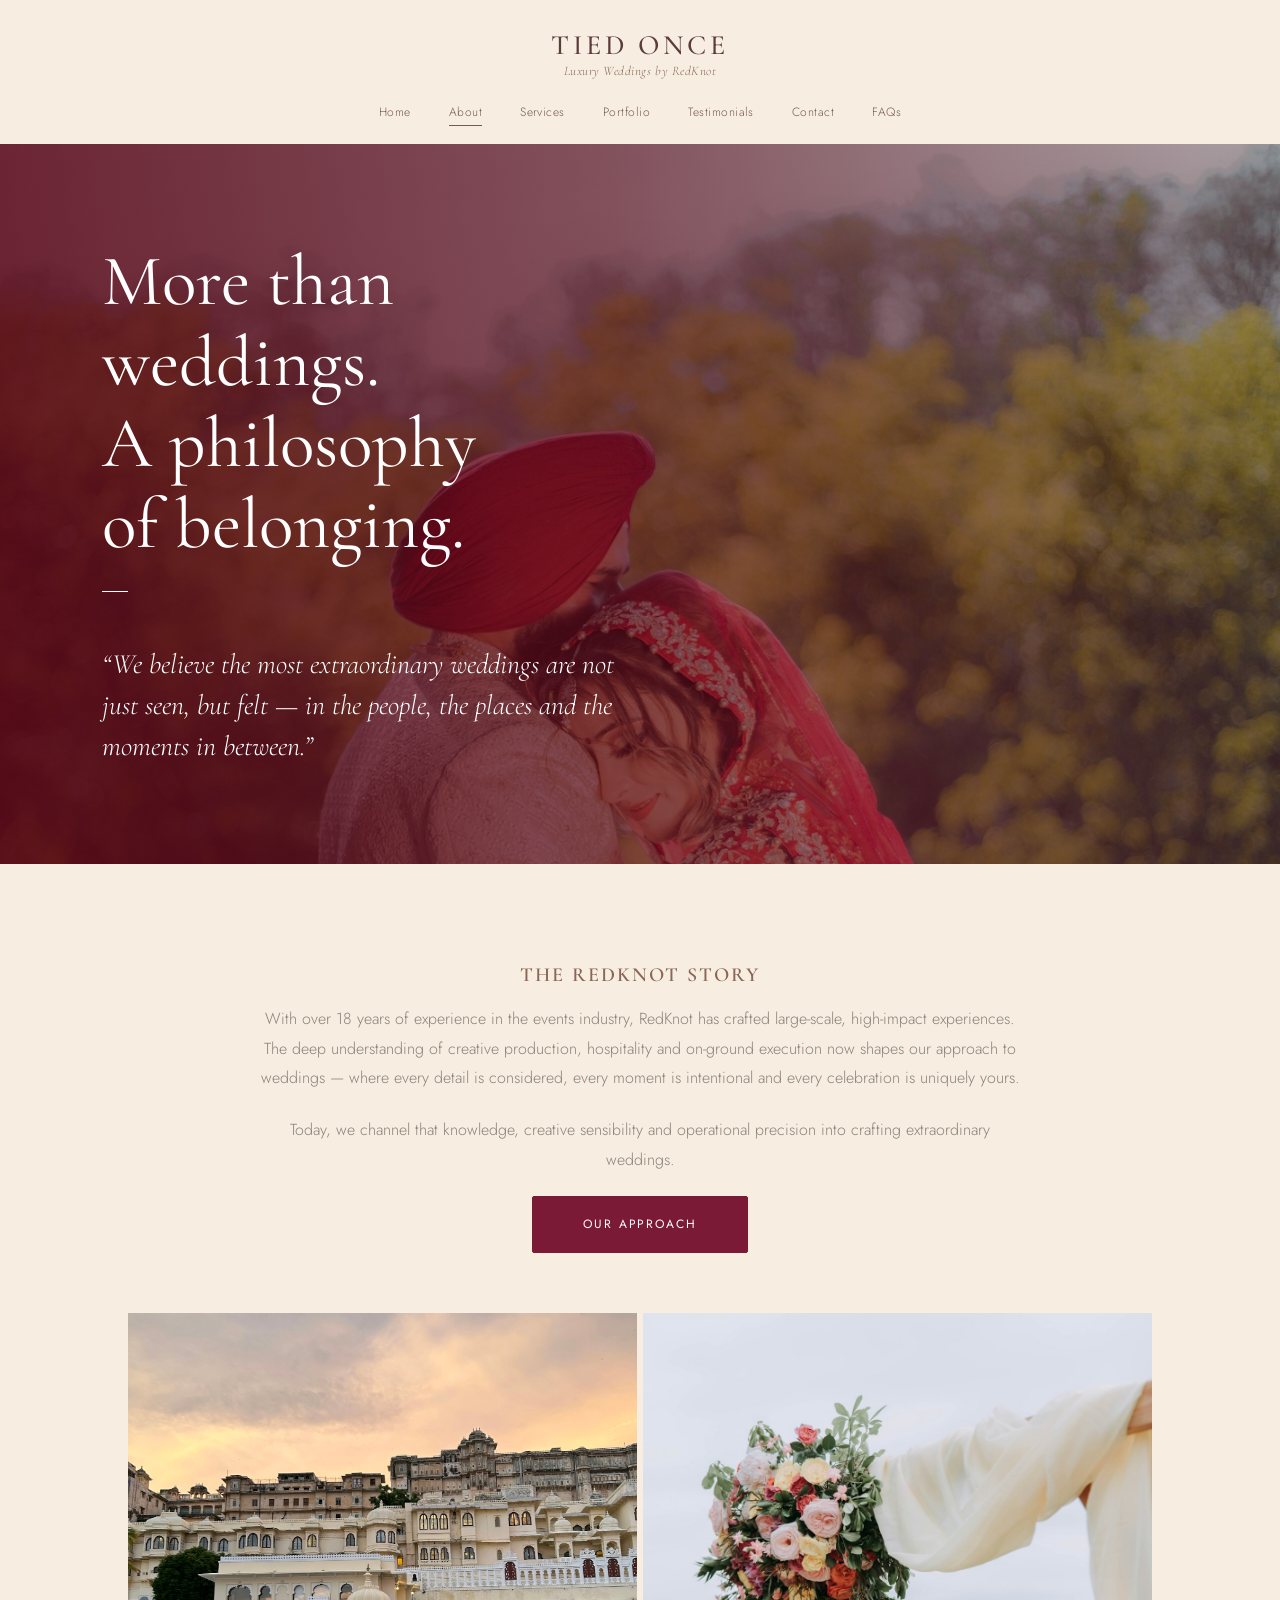
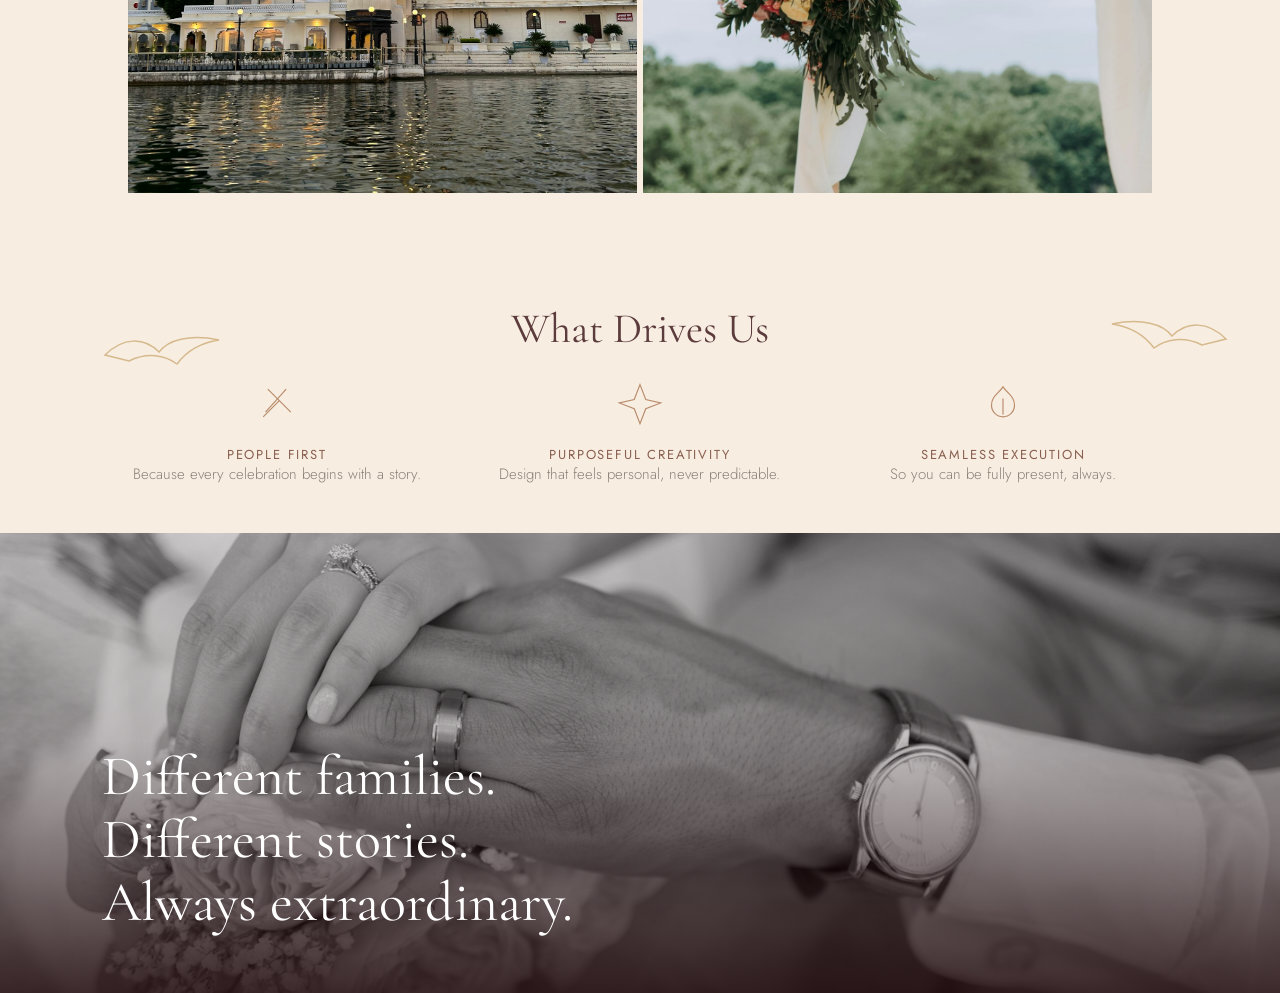
==== site/about.html @ 8194cb35 "Tied Once by RedKnot: initial static website (7 pages) Co-Authored-By: Claude Sonnet 5.5 <noreply@an" ====
<!DOCTYPE html>
<html lang="en">
<head>
<meta charset="utf-8">
<meta name="viewport" content="width=device-width, initial-scale=1">
<title>About | Tied Once by RedKnot</title>
<link rel="preconnect" href="https://fonts.googleapis.com">
<link rel="preconnect" href="https://fonts.gstatic.com" crossorigin>
<link href="https://fonts.googleapis.com/css2?family=Cormorant+Garamond:ital,wght@0,300;0,400;0,500;1,300;1,400&family=Jost:wght@300;400;500&display=swap" rel="stylesheet">
<link rel="stylesheet" href="css/style.css">
</head>
<body class="page-about">
<header class="site-header">
  <a class="logo" href="index.html"><span class="logo-t">TIED ONCE</span><span class="logo-s">Luxury Weddings by RedKnot</span></a>
  <nav class="nav"><a href="index.html">Home</a><a href="about.html" class="active">About</a><a href="services.html">Services</a><a href="portfolio.html">Portfolio</a><a href="testimonials.html">Testimonials</a><a href="contact.html">Contact</a><a href="faqs.html">FAQs</a></nav>
</header>
<main>

<section class="hero hero-about"><img class="bg" src="assets/img/redcouple.jpg" alt=""><div class="shade maroon"></div>
  <div class="hero-in reveal"><h1>More than<br>weddings.<br>A philosophy<br>of belonging.</h1><span class="rule"></span>
  <blockquote>“We believe the most extraordinary weddings are not just seen, but felt — in the people, the places and the moments in between.”</blockquote></div>
</section>
<section class="story">
  <div class="story-text reveal"><h3 class="eyebrow">THE REDKNOT STORY</h3>
  <p>With over 18 years of experience in the events industry, RedKnot has crafted large-scale, high-impact experiences. The deep understanding of creative production, hospitality and on-ground execution now shapes our approach to weddings — where every detail is considered, every moment is intentional and every celebration is uniquely yours.</p><p>Today, we channel that knowledge, creative sensibility and operational precision into crafting extraordinary weddings.</p><a class="btn " href="services.html">OUR APPROACH</a></div>
  <div class="story-imgs"><img class="reveal" src="assets/img/cityglow.jpg" alt=""><img class="reveal" src="assets/img/arch.jpg" alt=""></div>
</section>
<section class="drives">
  <svg class="bird-s b1" viewBox="0 0 80 30" fill="none" stroke="#c9a46a" stroke-width="1"><path d="M2 20c12-12 26-12 36-2 6-8 20-12 40-8-14 2-22 8-28 16-8-6-20-8-32-2z"/></svg>
  <svg class="bird-s b2" viewBox="0 0 80 30" fill="none" stroke="#c9a46a" stroke-width="1"><path d="M2 20c12-12 26-12 36-2 6-8 20-12 40-8-14 2-22 8-28 16-8-6-20-8-32-2z"/></svg>
  <h2 class="reveal">What Drives Us</h2>
  <div class="drive-list">
    <div class="drive reveal"><svg viewBox="0 0 40 40" fill="none" stroke="currentColor" stroke-width="1"><path d="M8 32l14-14M12 8l20 20M28 8L10 28"/></svg><div><h4>PEOPLE FIRST</h4><p>Because every celebration begins with a story.</p></div></div>
    <div class="drive reveal"><svg viewBox="0 0 40 40" fill="none" stroke="currentColor" stroke-width="1"><path d="M20 4l5 13 13 3-13 5-5 13-5-13-13-5 13-3z"/></svg><div><h4>PURPOSEFUL CREATIVITY</h4><p>Design that feels personal, never predictable.</p></div></div>
    <div class="drive reveal"><svg viewBox="0 0 40 40" fill="none" stroke="currentColor" stroke-width="1"><path d="M20 6c4 6 10 8 10 16a10 10 0 01-20 0c0-8 6-10 10-16zM20 16v14"/></svg><div><h4>SEAMLESS EXECUTION</h4><p>So you can be fully present, always.</p></div></div>
  </div>
</section>
<section class="closer bw"><img class="bg" src="assets/img/hands.jpg" alt=""><div class="shade"></div>
  <h2 class="reveal">Different families.<br>Different stories.<br>Always extraordinary.</h2>
</section>
</main>
<script src="js/main.js"></script>
</body>
</html>
---- site/css/style.css ----
﻿:root{
  --maroon:#6b1228;--maroon-d:#3a0a14;--cream:#faf3ea;--cream2:#f4e8da;--gold:#b08d57;--ink:#2b1a1c;--white:#fff;
  --serif:'Cormorant Garamond',Georgia,serif;--sans:'Jost',Helvetica,Arial,sans-serif;
}
*{box-sizing:border-box;margin:0;padding:0}
html{scroll-behavior:smooth;overflow-x:hidden}
body{background:var(--cream);color:var(--ink);font-family:var(--sans);font-weight:300;line-height:1.6;-webkit-font-smoothing:antialiased;overflow-x:hidden}
img{display:block;max-width:100%}
a{color:inherit;text-decoration:none}
h1,h2,h3,h4{font-family:var(--serif);font-weight:400;line-height:1.12}
.bg{position:absolute;inset:0;width:100%;height:100%;object-fit:cover}
.shade{position:absolute;inset:0;background:linear-gradient(180deg,rgba(20,5,8,.15) 0%,rgba(20,5,8,.25) 45%,rgba(30,8,10,.85) 100%)}
.shade.maroon{background:linear-gradient(180deg,rgba(75,0,11,.55),rgba(75,0,11,.8))}
.shade.light{background:linear-gradient(180deg,rgba(250,243,234,.85) 0%,rgba(250,243,234,.5) 45%,rgba(250,243,234,.9) 100%)}
.fade{position:absolute;inset:0;background:linear-gradient(180deg,var(--cream) 0%,rgba(250,243,234,0) 28%,rgba(250,243,234,0) 100%)}
.fade.b{background:linear-gradient(0deg,var(--cream) 0%,rgba(250,243,234,0) 30%)}

/* header */
.site-header{position:relative;z-index:10;text-align:center;padding:18px 16px 10px;background:var(--cream)}
.site-header.on-hero{position:absolute;left:0;right:0;top:0;background:none;color:#fff}
.logo{display:inline-flex;flex-direction:column;align-items:center}
.logo-t{font-family:var(--serif);font-size:20px;letter-spacing:.14em;line-height:1.1}
.logo-s{font-family:var(--serif);font-style:italic;font-size:11px;letter-spacing:.04em;opacity:.8}
.nav{display:flex;justify-content:center;flex-wrap:wrap;gap:6px 14px;margin-top:12px;font-size:9px;letter-spacing:.04em}
.nav a{padding:3px 0;border-bottom:1px solid transparent;transition:border-color .3s,opacity .3s;opacity:.85}
.nav a:hover,.nav a.active{border-color:currentColor;opacity:1}

/* buttons */
.btn{display:inline-block;background:var(--maroon);color:#fff;font-family:var(--sans);font-weight:400;font-size:10px;letter-spacing:.16em;padding:13px 26px;border:1px solid var(--maroon);cursor:pointer;transition:background .3s,color .3s}
.btn:hover{background:var(--maroon-d);border-color:var(--maroon-d)}
.btn.light{background:var(--cream);color:var(--maroon);border-color:var(--cream)}
.btn.light:hover{background:#fff}
.btn.wide{width:100%;padding:16px}

/* reveal */
.reveal{opacity:0;transform:translateY(26px);transition:opacity .9s ease,transform .9s ease}
.reveal.in{opacity:1;transform:none}

/* hero */
.hero{position:relative;min-height:440px;color:#fff;overflow:hidden;display:flex;align-items:flex-end}
.hero-in{position:relative;z-index:2;padding:40px 24px 44px;width:100%}
.hero h1{font-size:clamp(34px,9vw,54px)}
.hero p{font-size:12px;margin-top:14px;max-width:340px;line-height:1.7}
.hero .rule,.rule{display:block;width:26px;height:1px;background:currentColor;margin:18px 0}
.hero-home{min-height:100svh;min-height:560px}
.hero-home h1{font-size:clamp(38px,10.5vw,64px);line-height:1.1}
.kicker{font-family:var(--sans);font-weight:400;letter-spacing:.2em;font-size:11px!important;margin-top:20px!important}
.kicker.sm{font-size:9px!important;margin-top:4px!important}
.hero .sub,.hero p.sub{font-size:10px}
.btns{display:flex;gap:10px;margin-top:22px;flex-wrap:wrap}
.hero-about{min-height:540px}
.hero-about blockquote{font-family:var(--serif);font-style:italic;font-size:17px;line-height:1.35;max-width:300px}
.hero-services,.hero-services *{color:var(--ink)}
.hero-services{min-height:420px;align-items:flex-start}
.hero-services .hero-in{padding-top:30px}
.hero-services p{font-size:10px;max-width:290px}
.hero-port{min-height:480px}
.hero-port .hero-in{padding-bottom:28px}
.hero-contact{min-height:420px;align-items:center;text-align:center}
.hero-contact p{margin-left:auto;margin-right:auto}
.hero-faq{min-height:400px;align-items:flex-end;color:var(--ink)}
.hero-faq .hero-in{padding-bottom:24px}

/* home */
.intro{padding:34px 24px 0}
.intro h2{font-size:clamp(24px,6.6vw,42px)}
.intro p{font-size:10px;margin:12px 0 22px;max-width:300px}
.intro-img img{width:100%;height:230px;object-fit:cover}
.pillars{background:var(--maroon-d);color:#e9d9c3;display:grid;grid-template-columns:repeat(4,1fr);gap:6px;padding:24px 14px;text-align:center;margin-top:-1px}
.pillars div{display:flex;flex-direction:column;align-items:center;gap:8px}
.pillars svg{width:26px;height:26px;color:var(--gold)}
.pillars span{font-size:7px;letter-spacing:.1em;font-weight:400}
.film{position:relative;min-height:300px;display:flex;align-items:center;justify-content:center;text-align:center;color:#fff;overflow:hidden}
.film-in{position:relative;z-index:2;padding:40px 20px}
.film h2{font-size:clamp(28px,7vw,40px)}
.play{display:block;margin:16px auto 8px;width:34px;height:34px;border-radius:50%;border:1px solid #fff;background:none;color:#fff;cursor:pointer;transition:background .3s}
.play:hover{background:rgba(255,255,255,.2)}
.play svg{width:20px;height:20px}
.film-l{font-size:8px;letter-spacing:.16em}
.closer{position:relative;min-height:240px;display:flex;align-items:flex-end;color:#fff;overflow:hidden}
.closer h2{position:relative;z-index:2;padding:30px 22px;font-size:clamp(26px,6.5vw,38px)}
.closer.bw .bg{filter:grayscale(1)}

/* about */
.story{padding:34px 24px 0}
.eyebrow{font-family:var(--sans);font-weight:400;font-size:9px;letter-spacing:.2em;margin-bottom:14px}
.story-text p{font-size:10px;line-height:1.8;max-width:420px}
.story-imgs{display:grid;grid-template-columns:minmax(0,1fr) minmax(0,1fr);margin:28px -24px 0}
.story-imgs img{width:100%;height:180px;object-fit:cover}
.drives{position:relative;padding:40px 24px 50px}
.drives h2{font-size:18px;text-align:center;margin-bottom:26px}
.drive-list{display:flex;flex-direction:column;gap:26px;max-width:340px;margin:0 auto}
.drive{display:flex;gap:18px;align-items:center}
.drive svg{width:42px;height:42px;color:var(--gold);flex:none}
.drive h4{font-family:var(--sans);font-weight:400;font-size:9px;letter-spacing:.14em}
.drive p{font-size:9px}
.sketch{color:var(--gold);opacity:.7}
.sk-a{position:absolute;right:-10px;top:10px;width:90px;opacity:.35}

/* services */
.svc-list{padding:24px 0 0}
.svc{display:grid;grid-template-columns:minmax(0,1fr) minmax(0,1fr);align-items:center;gap:12px;padding:14px 20px}
.svc.flip .svc-i{order:-1}
.svc .num{font-family:var(--serif);color:var(--maroon);font-size:18px;display:block;margin-bottom:6px}
.svc h3{font-family:var(--sans);font-weight:400;font-size:9px;letter-spacing:.14em;margin-bottom:8px}
.svc p{font-size:9px;line-height:1.7}
.svc-i img{width:100%;height:130px;object-fit:cover}
.sk-svc{width:100%;height:130px;opacity:.55}
.cta-block{position:relative;text-align:center;padding:60px 24px 70px}
.cta-block h2{font-size:18px;margin-bottom:18px;position:relative}
.sk-cta{position:absolute;right:6%;bottom:0;width:110px;opacity:.3}
.cta-block.sm h2{font-size:14px}

/* portfolio */
.chapters{display:flex;flex-direction:column;gap:6px;padding:6px 0 0}
.chapter{position:relative;display:block;height:108px;overflow:hidden;color:#fff}
.chapter img{position:absolute;inset:0;width:100%;height:100%;object-fit:cover;transition:transform 1.2s}
.chapter:hover img{transform:scale(1.06)}
.chapter .shade{background:linear-gradient(90deg,rgba(0,0,0,.55),rgba(0,0,0,.05))}
.ch-t{position:absolute;left:20px;top:50%;transform:translateY(-50%);z-index:2}
.ch-t span{font-size:9px;letter-spacing:.1em;display:block;color:#e8cfa0}
.ch-t h3{font-size:22px}
.arrow{position:absolute;right:16px;bottom:12px;width:24px;height:24px;border:1px solid #fff;border-radius:50%;display:grid;place-items:center}
.arrow svg{width:16px}

/* testimonials */
.t-intro{position:relative;padding:30px 24px 0;display:grid;grid-template-columns:minmax(0,1fr) minmax(0,1fr);gap:10px;align-items:start}
.t-intro h1{font-size:clamp(26px,7vw,36px)}
.t-intro p{font-size:9px;margin-top:14px;line-height:1.8}
.t-hero{width:100%;height:240px;object-fit:cover;border-radius:0 0 0 70px}
.bird{position:absolute;left:40px;bottom:-26px;width:46px;color:var(--gold)}
.t-list{padding:50px 20px 0;display:flex;flex-direction:column;gap:26px}
.tm{display:grid;grid-template-columns:minmax(0,1fr) minmax(0,1fr);gap:12px;align-items:center}
.tm.flip img{order:-1}
.tm img{width:100%;height:170px;object-fit:cover}
.tm img.bw{filter:grayscale(1)}
.qm{font-family:var(--serif);font-size:34px;color:var(--maroon);line-height:.8;display:block}
.tm p{font-size:9px;line-height:1.7;margin:4px 0 10px}
.tm strong{display:block;font-size:8px;letter-spacing:.14em;font-weight:400;color:var(--maroon)}
.tm em{font-size:8px;opacity:.7}

/* contact */
.form-wrap{padding:26px 24px 30px;margin-top:-1px}
.enq{max-width:440px;margin:0 auto;display:flex;flex-direction:column;gap:12px}
.enq input,.enq textarea{width:100%;background:#fdf7ef;border:1px solid #eadfd0;padding:14px 14px;font:300 10px var(--sans);color:var(--ink);outline:none;transition:border-color .3s}
.enq textarea{height:100px;resize:vertical}
.enq input:focus,.enq textarea:focus{border-color:var(--maroon)}
.enq .err{border-color:#b3261e}
.enq .btn{margin-top:6px}
.note{font-size:7px;line-height:1.7;opacity:.7;text-align:left}
.thanks{font-size:11px;color:var(--maroon);text-align:center}
.contact-end{position:relative;min-height:320px;margin-top:20px;display:flex;align-items:center;padding:0 24px;overflow:hidden}
.contact-end h2{position:relative;z-index:2;font-size:clamp(20px,5.5vw,28px);max-width:200px}
.sk-contact{position:absolute;left:10px;top:20px;width:90px;z-index:2}

/* faq */
.faq-list{padding:26px 24px 10px}
.faq{border-bottom:1px solid #e3d6c6}
.faq summary{list-style:none;cursor:pointer;display:flex;justify-content:space-between;align-items:center;gap:16px;padding:16px 0;font-size:10px;font-weight:400}
.faq summary::-webkit-details-marker{display:none}
.faq i{position:relative;width:10px;height:10px;flex:none}
.faq i::before,.faq i::after{content:"";position:absolute;background:var(--ink);transition:transform .3s}
.faq i::before{left:0;right:0;top:4.5px;height:1px}
.faq i::after{top:0;bottom:0;left:4.5px;width:1px}
.faq[open] i::after{transform:scaleY(0)}
.faq p{font-size:10px;line-height:1.8;padding:0 28px 16px 0;opacity:.8}
.faq-end{position:relative;min-height:340px;display:flex;align-items:flex-end;justify-content:center;text-align:center;padding-bottom:30px;overflow:hidden}
.faq-end>.reveal{position:relative;z-index:2}
.faq-end h2{font-size:16px}
.faq-end p{font-size:10px;margin:4px 0 14px}
.faq-end .fade{background:linear-gradient(180deg,var(--cream) 0%,rgba(250,243,234,0) 40%)}

/* ============ desktop ============ */
@media(min-width:900px){
  .site-header{padding:30px 40px 18px}
  .logo-t{font-size:28px}.logo-s{font-size:13px}
  .nav{gap:8px 38px;font-size:12px;margin-top:18px}
  .btn{font-size:11px;padding:16px 38px}
  .hero{min-height:620px}
  .hero-in{padding:80px max(60px,8vw)}
  .hero h1{font-size:clamp(54px,5.4vw,84px)}
  .hero p{font-size:15px;max-width:520px}
  .kicker{font-size:14px!important}
  .kicker.sm{font-size:11px!important}
  .hero-home{min-height:100vh}
  .hero-home .hero-in{padding-bottom:90px}
  .hero-about blockquote{font-size:28px;max-width:560px}
  .hero-services{min-height:560px;align-items:center}
  .hero-services p{font-size:14px;max-width:420px}
  .hero-port{min-height:640px}
  .hero-port .sub{font-size:13px}
  .hero-contact{min-height:560px}
  .hero-faq{min-height:520px}

  .intro{display:grid;grid-template-columns:1fr 1.1fr;gap:70px;align-items:center;padding:100px max(60px,8vw) 80px}
  .intro h2{font-size:clamp(44px,4.4vw,64px)}
  .intro p{font-size:15px;max-width:440px;margin-top:20px}
  .intro-img img{height:480px}
  .pillars{padding:56px 8vw;gap:30px}
  .pillars svg{width:44px;height:44px}
  .pillars span{font-size:12px}
  .film{min-height:560px}
  .film h2{font-size:64px}
  .play{width:64px;height:64px;margin:28px auto 12px}.play svg{width:30px;height:30px}
  .film-l{font-size:12px}
  .closer{min-height:460px}
  .closer h2{font-size:56px;padding:60px 8vw}

  .story{display:grid;grid-template-columns:1fr 1.2fr;gap:70px;align-items:center;padding:100px max(60px,8vw) 20px}
  .eyebrow{font-size:12px}
  .story-text p{font-size:15px;max-width:none}
  .story-imgs{margin:0}
  .story-imgs img{height:480px}
  .drives{padding:90px 8vw 110px}
  .drives h2{font-size:38px;margin-bottom:60px}
  .drive-list{flex-direction:row;max-width:1100px;gap:50px;justify-content:space-between}
  .drive{flex-direction:column;text-align:center;flex:1;gap:18px}
  .drive svg{width:60px;height:60px}
  .drive h4{font-size:13px}.drive p{font-size:15px}
  .sk-a{width:220px;right:6%;opacity:.3}

  .svc-list{padding:70px max(60px,8vw) 0;max-width:1500px;margin:0 auto}
  .svc{gap:70px;padding:40px 0}
  .svc .num{font-size:40px}
  .svc h3{font-size:14px;margin-bottom:14px}
  .svc p{font-size:15px;max-width:380px}
  .svc-i img,.sk-svc{height:380px}
  .cta-block{padding:110px 24px 130px}
  .cta-block h2{font-size:44px;margin-bottom:30px}
  .cta-block.sm h2{font-size:38px}
  .sk-cta{width:240px;right:10%}

  .chapters{display:grid;grid-template-columns:minmax(0,1fr) minmax(0,1fr);gap:10px;padding:10px}
  .chapter{height:420px}
  .chapter:nth-child(1){grid-column:1/-1;height:520px}
  .ch-t{left:40px}.ch-t span{font-size:13px}.ch-t h3{font-size:44px}
  .arrow{width:44px;height:44px;right:30px;bottom:26px}
  .hero-port .hero-in{padding-bottom:60px}

  .t-intro{padding:90px max(60px,8vw) 0;gap:70px;align-items:center}
  .t-intro h1{font-size:72px}
  .t-intro p{font-size:15px;margin-top:24px}
  .t-hero{height:520px;border-radius:0 0 0 200px}
  .bird{width:90px;left:8vw;bottom:-60px}
  .t-list{padding:140px max(60px,8vw) 0;gap:90px;max-width:1500px;margin:0 auto}
  .tm{gap:80px}
  .tm img{height:460px}
  .qm{font-size:80px}
  .tm p{font-size:20px;font-family:var(--serif);line-height:1.5;margin:10px 0 24px}
  .tm strong{font-size:13px}.tm em{font-size:13px}

  .form-wrap{padding:80px 24px 90px}
  .enq{max-width:620px;gap:18px}
  .enq input,.enq textarea{font-size:14px;padding:20px}
  .enq textarea{height:170px}
  .note{font-size:12px}
  .contact-end{min-height:600px;padding:0 10vw}
  .contact-end h2{font-size:56px;max-width:480px}
  .sk-contact{width:200px;left:8vw;top:50px}

  .faq-list{max-width:900px;margin:0 auto;padding:70px 24px 20px}
  .faq summary{font-size:17px;padding:26px 0}
  .faq p{font-size:15px}
  .faq i{width:14px;height:14px}.faq i::before{top:6.5px}.faq i::after{left:6.5px}
  .faq-end{min-height:560px;padding-bottom:70px}
  .faq-end h2{font-size:40px}.faq-end p{font-size:15px;margin:6px 0 24px}
}
@media(prefers-reduced-motion:reduce){.reveal{opacity:1;transform:none;transition:none}}

.svc h3,.tm p,.svc p{overflow-wrap:anywhere}
.sketch{max-width:100%}


/* text-over-image fixes */
.contact-end{align-items:flex-start;padding-top:44px;min-height:420px;color:var(--ink)}
.contact-end .bg{object-position:50% 100%}
.contact-end .fade{background:linear-gradient(180deg,var(--cream) 0%,var(--cream) 30%,rgba(250,243,234,0) 70%)}
.sk-contact{top:auto;bottom:20px;left:10px;color:#fff;opacity:.5}
.hero-faq .fade.b{background:linear-gradient(0deg,var(--cream) 0%,rgba(250,243,234,0) 28%),linear-gradient(90deg,rgba(250,243,234,.92) 0%,rgba(250,243,234,.7) 45%,rgba(250,243,234,0) 80%)}
.faq-end{align-items:flex-start;padding:50px 0 0;min-height:420px}
.faq-end .bg{object-position:50% 100%}
.faq-end .fade{background:linear-gradient(180deg,var(--cream) 0%,var(--cream) 38%,rgba(250,243,234,0) 78%)}
@media(min-width:900px){
  .contact-end{min-height:640px;padding-top:110px}
  .sk-contact{bottom:40px;width:200px}
  .faq-end{min-height:640px;padding-top:110px}
}

@media(min-width:900px){
  .contact-end .fade{background:linear-gradient(180deg,var(--cream) 0%,var(--cream) 48%,rgba(250,243,234,0) 80%)}
  .hero .sub,.hero p.sub{font-size:15px;max-width:520px}
  .kicker.sm{margin-top:10px!important}
}

/* ===== v2: exact-design pass (home) ===== */
:root{--cream:#f7ede1;--maroon:#7a1a36;--maroon-d:#4b1520;--gold:#c9a46a}
.btn{border-radius:2px}
.site-header.on-hero{padding-top:14px}
.site-header.on-hero .logo-t{font-size:19px;letter-spacing:.12em}
.site-header.on-hero .nav{font-size:8.5px;gap:6px 17px;margin-top:20px;text-shadow:0 1px 6px rgba(0,0,0,.5)}
.hero-home{height:max(640px,196vw);min-height:0;align-items:flex-end}
.home-shade{background:linear-gradient(180deg,rgba(25,8,8,.4) 0%,rgba(25,8,8,0) 16%,rgba(25,8,8,0) 46%,rgba(38,14,14,.86) 66%,#2a1012 100%)}
.hero-home .hero-in{padding:0 8% 74px}
.hero-home h1{font-size:clamp(38px,12.4vw,58px);line-height:1.1;font-weight:400;color:#f5f1e8}
.hero-home .kicker{font-size:12.5px!important;letter-spacing:.2em;font-weight:300;margin-top:22px!important;max-width:none;line-height:1.7;color:#efe6da}
.hero-home .btns{margin-top:22px;gap:10px;flex-wrap:nowrap}
.hero-home .btn{font-size:9.5px;letter-spacing:.1em;padding:15px 0;text-align:center;flex:1 1 0;white-space:nowrap}
.hero-home .btn:first-child{flex:1.14 1 0}
.orn{position:absolute;left:0;bottom:6px;width:100%;height:34px;color:#b8893f;z-index:2;opacity:.9}

.intro{position:relative;overflow:hidden;background:linear-gradient(180deg,#f7ebdf 0%,#f3e5d7 100%);padding:38px 8% 0;display:block}
.intro-text{position:relative;z-index:2}
.intro h2{font-size:clamp(26px,7.8vw,34px);line-height:1.12;color:#5c3b3c;font-weight:400}
.intro p{font-size:12px;line-height:1.75;color:#8d8178;max-width:270px;margin:16px 0 0}
.bird-lg{position:absolute;right:7%;top:40px;width:104px;z-index:1}
.intro-img{position:relative;margin:-10px -8% 0;height:290px}
.intro-img img{width:100%;height:100%;object-fit:cover;object-position:50% 60%;-webkit-mask-image:linear-gradient(180deg,transparent 0%,#000 42%);mask-image:linear-gradient(180deg,transparent 0%,#000 42%)}
.gazebo{position:absolute;right:5%;top:12%;width:92px}
.pillars{position:relative;z-index:3;background:linear-gradient(180deg,#4a1520,#5d1b2b 60%,#4a1520);color:#ecdcc8;display:grid;grid-template-columns:repeat(4,1fr);gap:4px;padding:40px 8px 44px;margin:-10px 0;clip-path:polygon(0 5%,22% 0,48% 6%,74% 1%,100% 5%,100% 95%,76% 100%,50% 94%,24% 99%,0 95%)}
.pillars svg{width:40px;height:40px;color:#c9a46a}
.pillars span{font-size:9.5px;letter-spacing:.1em;line-height:1.55;font-weight:400}
.film{min-height:430px;align-items:flex-end;padding-top:20px}
.film-shade{background:linear-gradient(180deg,rgba(35,12,8,.28) 0%,rgba(35,12,8,.25) 45%,rgba(30,10,8,.62) 100%)}
.film-in{padding:0 20px 38px}
.film h2{font-size:clamp(28px,8vw,36px);color:#f5ede0;line-height:1.15}
.play{width:46px;height:46px;margin:22px auto 12px;border-width:1.2px}
.film-l{font-size:9.5px;letter-spacing:.18em}

@media(min-width:900px){
  .site-header.on-hero{padding-top:30px}
  .site-header.on-hero .logo-t{font-size:30px}
  .site-header.on-hero .nav{font-size:13px;gap:8px 44px;margin-top:22px}
  .hero-home{height:max(720px,100vh)}
  .hero-home .hero-in{padding:0 max(60px,8vw) 110px}
  .hero-home h1{font-size:clamp(60px,6.4vw,100px)}
  .hero-home .kicker{font-size:17px!important}
  .hero-home .btns{max-width:560px}
  .hero-home .btn{font-size:12px;padding:19px 0}
  .intro{display:grid;grid-template-columns:1fr 1.15fr;gap:0;align-items:center;padding:0 0 0 max(60px,8vw);min-height:640px}
  .intro h2{font-size:clamp(46px,4.6vw,70px)}
  .intro p{font-size:16px;max-width:430px;margin-top:26px}
  .intro-img{margin:0;height:100%;min-height:640px}
  .intro-img img{-webkit-mask-image:linear-gradient(90deg,transparent 0%,#000 40%);mask-image:linear-gradient(90deg,transparent 0%,#000 40%)}
  .bird-lg{width:170px;top:70px;right:46%}
  .gazebo{width:170px;right:6%}
  .pillars{padding:70px 10vw 76px;gap:30px}
  .pillars svg{width:64px;height:64px}
  .pillars span{font-size:14px}
  .film{min-height:680px}
  .film h2{font-size:64px}
  .play{width:70px;height:70px;margin:32px auto 16px}
  .film-l{font-size:13px}
}
.hero-home .bg{object-position:58% 50%}
.arch-frame{position:absolute;inset:0;z-index:1;background:radial-gradient(ellipse 80% 46% at 50% 36%,rgba(0,0,0,0) 58%,rgba(70,28,16,.72) 100%),linear-gradient(90deg,rgba(255,236,214,.55) 0%,rgba(255,236,214,0) 16%,rgba(255,236,214,0) 84%,rgba(255,236,214,.55) 100%)}
.garland{position:absolute;left:0;top:0;width:100%;height:34%;z-index:1;pointer-events:none}
.hero-home .shade{z-index:1}
.hero-home .hero-in,.hero-home .orn{z-index:3}
.site-header.on-hero{z-index:10}
.film .bg{filter:brightness(.72) sepia(.35) saturate(.9)}
.intro-img{margin-left:-9%;margin-right:-9%}


/* ===== v2: about ===== */
.hero-about{min-height:0;height:max(520px,135vw);align-items:center}
.hero-about .shade.maroon{background:linear-gradient(90deg,rgba(92,6,24,.82) 0%,rgba(92,6,24,.55) 48%,rgba(92,6,24,.08) 100%),linear-gradient(180deg,rgba(60,0,12,.2),rgba(60,0,12,.35))}
.hero-about .bg{object-position:50% 30%}
.hero-about .hero-in{padding:0 9%}
.hero-about h1{font-size:clamp(30px,9vw,46px);line-height:1.13;font-weight:400}
.hero-about .rule{margin:26px 0 52px}
.hero-about blockquote{font-size:clamp(15px,4.3vw,20px);line-height:1.45;max-width:260px;font-style:italic}
.story{text-align:center;padding:42px 9% 36px;display:block}
.story .eyebrow{font-family:var(--serif);font-weight:600;font-size:15px;letter-spacing:.1em;color:#8a6656;margin-bottom:18px}
.story-text p{font-size:11.5px;line-height:1.85;color:#8c8279;max-width:300px;margin:0 auto 22px}
.story-text .btn{font-size:9.5px;padding:13px 34px}
.story-imgs{grid-template-columns:1fr 1fr;gap:6px;margin:28px 0 0}
.story-imgs img{height:clamp(170px,52vw,260px)}
.drives{text-align:center;background:linear-gradient(180deg,#f7ede1,#f7ede1);padding:42px 9% 48px}
.drives h2{font-size:21px;color:#5c3b3c;margin-bottom:28px}
.drive-list{max-width:290px;gap:30px}
.drive{text-align:left;gap:22px}
.drive svg{width:46px;height:46px;color:#b98b6a}
.drive h4{font-family:var(--sans);font-weight:400;font-size:10px;letter-spacing:.14em;color:#8a5f4f}
.drive p{font-size:11px;color:#8c8279;line-height:1.5}
.bird-s{position:absolute;width:64px;opacity:.7}
.bird-s.b1{left:8%;top:62px}
.bird-s.b2{right:4%;top:46px;transform:scaleX(-1)}
@media(min-width:900px){
  .hero-about{height:max(680px,80vh)}
  .hero-about .hero-in{padding:0 max(60px,8vw)}
  .hero-about h1{font-size:clamp(56px,5.6vw,88px)}
  .hero-about blockquote{font-size:28px;max-width:520px}
  .story{padding:100px 10% 70px}
  .story .eyebrow{font-size:20px}
  .story-text p{font-size:16px;max-width:760px}
  .story-text .btn{font-size:12px;padding:18px 50px}
  .story-imgs{max-width:1100px;margin:60px auto 0}
  .story-imgs img{height:480px}
  .drives h2{font-size:42px}
  .drive-list{flex-direction:row;max-width:1100px;gap:40px}
  .drive{flex-direction:column;text-align:center}
  .drive h4{font-size:13px}.drive p{font-size:15px}
  .bird-s{width:120px}
}


/* ===== v2: header variants ===== */
.site-header{color:#5c3b3c}
.site-header .logo-t{font-weight:500}
.site-header .logo-s{color:#8a6a58;opacity:1}
.site-header .nav a{color:#6a4a42;opacity:.9}
.site-header.on-hero .logo-s{color:#fff}.site-header.on-hero .nav a{color:#fff}
.site-header.dark{position:absolute;left:0;right:0;top:0;background:none;z-index:10}
.site-header.dark.on-hero .logo-s,.site-header.dark.on-hero .nav a{color:#6a4a42;text-shadow:none}
.site-header.dark .logo-s{color:#8a6a58}
.site-header.dark .nav{text-shadow:none}
.site-header.dark{color:#5c3b3c}

/* ===== services ===== */
.hero-services{height:max(500px,128vw);min-height:0;align-items:flex-start}
.hero-services .hero-in{padding:150px 9% 0}
.hero-services .shade.light{background:linear-gradient(180deg,rgba(247,237,225,.55) 0%,rgba(247,237,225,.7) 45%,rgba(247,237,225,.1) 80%,rgba(247,237,225,0) 100%)}
.hero-services h1{font-size:clamp(30px,8.8vw,46px);color:#6b4b44;font-weight:400}
.hero-services p{font-size:11.5px;line-height:1.75;color:#8a7468;max-width:250px;margin-top:20px}
.svc-list{padding:0}
.svc{padding:0;gap:0;align-items:stretch;min-height:190px;background:#f7ede1}
.svc:nth-child(even){background:#faf3ea}
.svc-t{align-self:center;padding:24px 4% 24px 9%}
.svc.flip .svc-t{padding:24px 4% 24px 9%}
.svc .num{font-family:var(--serif);font-size:26px;color:#c4a98e;font-weight:300;margin-bottom:8px}
.svc h3{font-family:var(--sans);font-weight:500;font-size:11px;letter-spacing:.1em;color:#7a6154;line-height:1.5;margin-bottom:10px}
.svc p{font-size:10.5px;line-height:1.7;color:#9a8d83}
.svc-i{display:flex}
.svc-i img{width:100%;height:100%;min-height:190px;object-fit:cover}
.paper{width:100%;min-height:190px;background:#f6f1ea;display:grid;place-items:center;color:#6a5a50}
.paper .sk-svc{height:150px;width:80%;opacity:.7;color:#6a5a50}
.cta-block h2{font-size:22px;color:#5c3b3c}
.cta-block{background:#f7ede1;padding:70px 9% 80px}
.cta-block .btn{padding:14px 36px}

/* ===== portfolio ===== */
.hero-port{height:max(520px,134vw);min-height:0;flex-direction:column;justify-content:flex-end;align-items:stretch}
.hero-port .hero-in{padding:0 9% 6px;width:auto}
.hero-port h1{font-size:clamp(30px,8.8vw,46px);font-weight:400}
.hero-port .rule{margin:20px 0 12px}
.hero-port .shade{background:linear-gradient(180deg,rgba(25,8,8,.05) 0%,rgba(30,10,8,.2) 40%,rgba(35,12,10,.92) 100%)}
.explore{position:relative;z-index:2;text-align:center;padding:14px 12% 32px;color:#fff}
.explore .kicker.sm{font-size:10.5px!important;letter-spacing:.16em;margin:0 0 10px!important;font-weight:400;max-width:none}
.explore .sub{font-size:10.5px;line-height:1.7;margin:0 auto;max-width:250px;font-style:italic}
.chapters{gap:3px;padding:3px 0 0;background:#e9dccd}
.chapter{height:clamp(190px,52vw,300px)}
.chapter .shade{background:linear-gradient(90deg,rgba(15,5,5,.55) 0%,rgba(15,5,5,.12) 55%,rgba(15,5,5,.05) 100%)}
.ch-t{left:6%;max-width:46%}
.ch-t span{font-family:var(--serif);font-size:16px;font-weight:300;letter-spacing:0;color:#f1e3d0}
.ch-t h3{font-size:clamp(26px,7.4vw,36px);line-height:1.08}
.arrow{right:5%;bottom:14px;width:42px;height:42px;border:1.2px solid rgba(255,255,255,.85);background:rgba(0,0,0,.22)}
.arrow svg{width:20px}
.cta-block.sm h2{font-size:20px;color:#5c3b3c}

/* ===== testimonials ===== */
.t-intro{display:block;position:relative;padding:0;height:max(440px,112vw);overflow:hidden}
.t-intro .t-hero{position:absolute;inset:0;width:100%;height:100%;border-radius:0;object-fit:cover;object-position:60% 50%}
.t-intro::after{content:"";position:absolute;inset:0;background:linear-gradient(90deg,#f8efe4 0%,rgba(248,239,228,.96) 14%,rgba(248,239,228,.62) 42%,rgba(248,239,228,0) 72%),linear-gradient(0deg,rgba(248,239,228,.5),rgba(248,239,228,0) 25%)}
.t-intro>.reveal{position:absolute;z-index:2;left:9%;top:18%;width:55%}
.t-intro h1{font-size:clamp(30px,8.8vw,46px);color:#5c3b3c;font-weight:400}
.t-intro p{font-size:11px;line-height:1.8;color:#8a7468;margin-top:22px}
.bird{position:absolute;z-index:2;left:2%;bottom:34px;width:90px;color:#b98b6a}
.t-list{padding:40px 8% 0;gap:34px}
.tm{grid-template-columns:minmax(0,1.3fr) minmax(0,1fr);gap:20px;align-items:center}
.tm.flip{grid-template-columns:minmax(0,1fr) minmax(0,1.3fr)}
.tm img{height:clamp(180px,52vw,300px);border-radius:2px}
.qm{font-family:Georgia,serif;font-size:44px;color:#c8b09c;line-height:.9;height:30px}
.tm p{font-family:var(--sans);font-size:10.5px;line-height:1.75;color:#8a7f78;margin:8px 0 16px}
.tm strong{font-family:var(--serif);font-weight:600;font-size:15px;letter-spacing:.1em;color:#6c3b3c}
.tm em{font-style:normal;font-size:10.5px;color:#a39a92;display:block}

/* ===== contact ===== */
.hero-contact{height:max(540px,142vw);min-height:0;align-items:flex-end;text-align:center;clip-path:polygon(0 0,100% 0,100% 95%,78% 98%,52% 96%,26% 99%,0 96%)}
.hero-contact .shade{background:linear-gradient(180deg,rgba(0,0,0,0) 35%,rgba(60,8,20,.55) 70%,rgba(60,8,20,.95) 100%)}
.hero-contact .hero-in{padding:0 8% 64px}
.hero-contact h1{font-size:clamp(30px,8.8vw,46px);font-weight:400;color:#f5ede0}
.hero-contact p{font-size:12px;margin:14px auto 0;max-width:260px;line-height:1.7;color:#f1e5d8}
.form-wrap{padding:30px 9% 30px;margin-top:-10px}
.enq{max-width:520px;gap:14px}
.enq input,.enq textarea{background:#fbf5ee;border:1px solid #eee3d6;border-radius:3px;box-shadow:0 1px 4px rgba(120,80,50,.07);padding:16px 14px;font:400 11px var(--sans);color:#7d7068}
.enq input::placeholder,.enq textarea::placeholder{color:#8f8379}
.enq textarea{height:118px}
.enq .btn{border-radius:2px;padding:15px;font-size:10px}
.note{font-size:10px;line-height:1.7;color:#9a8d83;padding:0 3%;margin-top:10px}
.contact-end{display:block;position:relative;min-height:0;height:max(500px,128vw);margin:0;padding:0;background:linear-gradient(180deg,#f7ede1 0%,#f4e2d4 80%,#f0d9cb 100%);overflow:hidden;color:#5c3b3c}
.contact-end .sketch{position:absolute;color:#a8825f;opacity:.6}
.contact-end .sk-c1{left:-6px;top:50px;width:88px}
.contact-end .sk-c2{right:-8px;top:34px;width:120px}
.contact-end h2{position:absolute;left:12%;top:46%;font-size:clamp(20px,6vw,28px);line-height:1.2;max-width:none;color:#5c3b3c;z-index:3}
.contact-end>.rule{position:absolute;left:12%;top:calc(46% + 120px);width:26px;background:#a8825f;z-index:3}
.ce-img{position:absolute;left:0;right:0;bottom:0;height:34%}
.ce-img img{width:100%;height:100%;object-fit:cover}
.ce-img .fade{background:linear-gradient(180deg,#f2dccd 0%,rgba(242,220,205,0) 55%)}

/* ===== faq ===== */
.faq-hero{position:relative}
.faq-img{position:relative;height:max(400px,102vw);overflow:hidden}
.faq-img img{width:100%;height:100%;object-fit:cover}
.faq-img .fade.b{background:linear-gradient(0deg,#f7ede1 0%,rgba(247,237,225,.7) 10%,rgba(247,237,225,0) 28%)}
.faq-head{padding:0 9%;margin-top:-18px;position:relative;z-index:2}
.faq-head h1{font-size:clamp(30px,8.8vw,46px);color:#5c3b3c;font-weight:400}
.faq-head p{font-size:12px;line-height:1.75;color:#8a7468;max-width:300px;margin-top:16px}
.faq-list{padding:26px 9% 10px}
.faq{border-bottom:1px solid #eadfd2}
.faq summary{font-size:12.5px;font-weight:400;color:#5c3b3c;padding:20px 0}
.faq i::before,.faq i::after{background:#9a8d83}
.faq p{font-size:11.5px;color:#8a7468}
.faq-end{display:block;position:relative;min-height:0;padding:0}
.faq-end .sk-f1{position:absolute;left:0;top:10px;width:110px;opacity:.55;z-index:2}
.fe-img{position:relative;height:clamp(300px,80vw,420px);margin-top:20px;overflow:hidden}
.fe-img img{width:100%;height:100%;object-fit:cover;object-position:50% 30%}
.fe-img .fade{background:linear-gradient(180deg,#f7ede1 0%,rgba(247,237,225,0) 28%,rgba(247,237,225,0) 72%,#f7ede1 100%)}
.fe-t{text-align:center;padding:6px 9% 56px}
.fe-t h2{font-size:22px;color:#5c3b3c}
.fe-t p{font-size:12px;margin:6px 0 18px;color:#8a7468}

/* ===== desktop (v2 pages) ===== */
@media(min-width:900px){
  .site-header.dark .logo-t{font-size:30px}
  .hero-services{height:max(640px,86vh)}
  .hero-services .hero-in{padding:230px max(60px,8vw) 0}
  .hero-services h1,.hero-port h1,.t-intro h1,.hero-contact h1,.faq-head h1{font-size:clamp(54px,5.6vw,88px)}
  .hero-services p{font-size:16px;max-width:460px}
  .svc{min-height:420px}
  .svc-t{padding:40px 6% 40px max(60px,8vw)}
  .svc.flip .svc-t{padding:40px max(60px,8vw) 40px 6%}
  .svc .num{font-size:50px}.svc h3{font-size:15px}.svc p{font-size:16px;max-width:420px}
  .svc-i img,.paper{min-height:420px}
  .cta-block h2{font-size:46px}
  .hero-port{height:max(680px,90vh)}
  .hero-port .hero-in,.explore{padding-left:max(60px,8vw);padding-right:max(60px,8vw)}
  .explore{text-align:left;padding-bottom:50px}.explore .sub{margin:0;max-width:520px;font-size:15px}.explore .kicker.sm{font-size:13px!important}
  .chapters{grid-template-columns:1fr 1fr;gap:3px}
  .chapter,.chapter:nth-child(1){height:460px}.chapter:nth-child(1){grid-column:1/-1;height:560px}
  .ch-t{left:40px}.ch-t span{font-size:22px}.ch-t h3{font-size:50px}
  .t-intro{height:max(620px,80vh)}.t-intro>.reveal{top:22%;left:max(60px,8vw)}.t-intro p{font-size:16px}
  .t-list{padding:90px max(60px,8vw) 0;gap:70px;max-width:1400px}
  .tm img{height:460px}.tm p{font-size:17px;font-family:var(--sans)}.tm strong{font-size:20px}.tm em{font-size:15px}.qm{font-size:80px;height:56px}
  .hero-contact{height:max(680px,92vh)}.hero-contact p{font-size:18px;max-width:420px}
  .form-wrap{padding:70px 24px}.enq{max-width:640px}.enq input,.enq textarea{font-size:15px;padding:22px 20px}.enq textarea{height:180px}.note{font-size:13px}
  .contact-end{height:max(700px,90vh)}
  .contact-end h2{font-size:56px;left:12%}.contact-end>.rule{top:calc(46% + 220px)}
  .contact-end .sk-c1{width:200px;left:6%}.contact-end .sk-c2{width:280px;right:6%}
  .ce-img{height:40%}
  .faq-img{height:max(560px,70vh)}
  .faq-head{padding:0 max(60px,8vw)}.faq-head p{font-size:17px;max-width:520px}
  .faq-list{max-width:900px;margin:0 auto;padding:60px 24px 20px}.faq summary{font-size:17px}.faq p{font-size:15px}
  .fe-img{height:560px}.fe-t h2{font-size:42px}.fe-t p{font-size:16px}
  .faq-end .sk-f1{width:200px}
}


/* fixes */
.t-intro>img.t-hero.reveal{left:0;top:0;width:100%;height:100%;position:absolute;opacity:1;transform:none}
.t-intro>div.reveal{z-index:3}
.svc{height:clamp(190px,52vw,300px);min-height:0;overflow:hidden}
.svc-i,.paper{height:100%}
.svc-i img{height:100%;min-height:0}
.hero-services .shade.light{background:linear-gradient(180deg,rgba(247,237,225,.6) 0%,rgba(247,237,225,.78) 50%,rgba(247,237,225,.25) 80%,rgba(247,237,225,0) 100%)}
.hero-services .bg{object-position:50% 70%}
@media(min-width:900px){.svc{height:420px}}
.t-intro::after{background:linear-gradient(90deg,#f8efe4 0%,rgba(248,239,228,.98) 26%,rgba(248,239,228,.82) 46%,rgba(248,239,228,0) 82%),linear-gradient(0deg,rgba(248,239,228,.5),rgba(248,239,228,0) 25%)}
.t-intro .t-hero{object-position:85% 50%}

.t-intro::after{display:none}
.t-fade{position:absolute;inset:0;z-index:2;background:linear-gradient(90deg,#f8efe4 0%,rgba(248,239,228,.98) 26%,rgba(248,239,228,.82) 46%,rgba(248,239,228,0) 82%),linear-gradient(0deg,rgba(248,239,228,.5),rgba(248,239,228,0) 25%)}
.g-d{display:none}
@media(min-width:900px){.g-m{display:none}.g-d{display:block}.garland{height:30%}}

/* band: velvet look */
.pillars{background:radial-gradient(ellipse 70% 45% at 22% 8%,rgba(28,4,10,.55),rgba(28,4,10,0) 70%),radial-gradient(ellipse 50% 30% at 70% 14%,rgba(110,34,52,.35),rgba(110,34,52,0) 70%),linear-gradient(180deg,#5b1727 0%,#5e1b2c 55%,#4d1423 100%);clip-path:polygon(0 0,100% 0,100% 95%,88% 97%,70% 95%,50% 98%,30% 96%,12% 98%,0 96%);margin:0 0 -8px;padding:44px 8px 52px;box-shadow:0 6px 14px rgba(20,4,8,.35)}
.pillars svg{width:46px;height:46px;color:#d1a56f}
.pillars span{font-family:var(--serif);font-weight:600;font-size:11px;letter-spacing:.12em;line-height:1.5;color:#dcc7a6}
.pillars div{gap:12px}
@media(min-width:900px){.pillars svg{width:76px;height:76px}.pillars span{font-size:17px}}
.intro-img{margin-left:-8vw;margin-right:-8vw}
@media(min-width:900px){.intro-img{margin:0}}

/* band: translucent velvet over photo, river-wave edges */
.pillars{
  background:
    radial-gradient(ellipse 70% 40% at 22% 12%,rgba(28,4,10,.45),rgba(28,4,10,0) 70%),
    linear-gradient(180deg,rgba(96,24,42,.8) 0%,rgba(92,22,40,.84) 55%,rgba(80,18,34,.88) 100%),
    url(../assets/img/courtyard.jpg) center/cover no-repeat;
  clip-path:none;box-shadow:none;
  -webkit-mask-image:url("data:image/svg+xml,%3Csvg%20xmlns%3D'http%3A%2F%2Fwww.w3.org%2F2000%2Fsvg'%20viewBox%3D'0%200%20100%20100'%20preserveAspectRatio%3D'none'%3E%3Cpath%20d%3D'M0%2C5%20Q5%2C0%2010%2C5%20T20.00%2C5%20T30.00%2C5%20T40.00%2C5%20T50.00%2C5%20T60.00%2C5%20T70.00%2C5%20T80.00%2C5%20T90.00%2C5%20T100.00%2C5%20L100%2C95%20Q95.00%2C100%2090.00%2C95%20T80.00%2C95%20T70.00%2C95%20T60.00%2C95%20T50.00%2C95%20T40.00%2C95%20T30.00%2C95%20T20.00%2C95%20T10.00%2C95%20T0.00%2C95%20Z'%20fill%3D'%23000'%2F%3E%3C%2Fsvg%3E");mask-image:url("data:image/svg+xml,%3Csvg%20xmlns%3D'http%3A%2F%2Fwww.w3.org%2F2000%2Fsvg'%20viewBox%3D'0%200%20100%20100'%20preserveAspectRatio%3D'none'%3E%3Cpath%20d%3D'M0%2C5%20Q5%2C0%2010%2C5%20T20.00%2C5%20T30.00%2C5%20T40.00%2C5%20T50.00%2C5%20T60.00%2C5%20T70.00%2C5%20T80.00%2C5%20T90.00%2C5%20T100.00%2C5%20L100%2C95%20Q95.00%2C100%2090.00%2C95%20T80.00%2C95%20T70.00%2C95%20T60.00%2C95%20T50.00%2C95%20T40.00%2C95%20T30.00%2C95%20T20.00%2C95%20T10.00%2C95%20T0.00%2C95%20Z'%20fill%3D'%23000'%2F%3E%3C%2Fsvg%3E");
  -webkit-mask-size:100% 100%;mask-size:100% 100%;-webkit-mask-repeat:no-repeat;mask-repeat:no-repeat;
  margin:-14px 0 -14px;padding:58px 8px 64px;
}
@media(min-width:900px){.pillars{margin:-24px 0 -24px;padding:96px 10vw 104px}}
.pillars{margin:-30px 0 -30px;padding:78px 8px 84px}
@media(min-width:900px){.pillars{margin:-50px 0 -50px;padding:140px 10vw 146px}}

/* band: broad gentle curves (final) */
.pillars{-webkit-mask-image:url("data:image/svg+xml,%3Csvg%20xmlns%3D'http%3A%2F%2Fwww.w3.org%2F2000%2Fsvg'%20viewBox%3D'0%200%20100%20100'%20preserveAspectRatio%3D'none'%3E%3Cpath%20d%3D'M0%2C4.5%20C22%2C4.5%2034%2C1.2%2056%2C1.6%20S86%2C3.6%20100%2C2%20L100%2C97.2%20C78%2C99.2%2060%2C99%2044%2C97.6%20S16%2C95.8%200%2C97.4%20Z'%20fill%3D'%23000'%2F%3E%3C%2Fsvg%3E");mask-image:url("data:image/svg+xml,%3Csvg%20xmlns%3D'http%3A%2F%2Fwww.w3.org%2F2000%2Fsvg'%20viewBox%3D'0%200%20100%20100'%20preserveAspectRatio%3D'none'%3E%3Cpath%20d%3D'M0%2C4.5%20C22%2C4.5%2034%2C1.2%2056%2C1.6%20S86%2C3.6%20100%2C2%20L100%2C97.2%20C78%2C99.2%2060%2C99%2044%2C97.6%20S16%2C95.8%200%2C97.4%20Z'%20fill%3D'%23000'%2F%3E%3C%2Fsvg%3E");margin:-12px 0 -12px;padding:56px 8px 62px}
@media(min-width:900px){.pillars{margin:-20px 0 -20px;padding:110px 10vw 116px}}

.pillars{-webkit-mask-image:url("data:image/svg+xml,%3Csvg%20xmlns%3D'http%3A%2F%2Fwww.w3.org%2F2000%2Fsvg'%20viewBox%3D'0%200%20100%20100'%20preserveAspectRatio%3D'none'%3E%3Cpath%20d%3D'M0%2C7%20C22%2C7%2034%2C0.5%2056%2C1%20S86%2C4.5%20100%2C1.5%20L100%2C95.5%20C78%2C100%2060%2C99.5%2044%2C97%20S16%2C94%200%2C96.5%20Z'%20fill%3D'%23000'%2F%3E%3C%2Fsvg%3E");mask-image:url("data:image/svg+xml,%3Csvg%20xmlns%3D'http%3A%2F%2Fwww.w3.org%2F2000%2Fsvg'%20viewBox%3D'0%200%20100%20100'%20preserveAspectRatio%3D'none'%3E%3Cpath%20d%3D'M0%2C7%20C22%2C7%2034%2C0.5%2056%2C1%20S86%2C4.5%20100%2C1.5%20L100%2C95.5%20C78%2C100%2060%2C99.5%2044%2C97%20S16%2C94%200%2C96.5%20Z'%20fill%3D'%23000'%2F%3E%3C%2Fsvg%3E");margin:-22px 0 -22px;padding:66px 8px 72px}
@media(min-width:900px){.pillars{margin:-36px 0 -36px;padding:124px 10vw 130px}}

/* contact hero: smooth curved bottom edge */
.hero-contact{clip-path:none;-webkit-mask-image:url("data:image/svg+xml,%3Csvg%20xmlns%3D'http%3A%2F%2Fwww.w3.org%2F2000%2Fsvg'%20viewBox%3D'0%200%20100%20100'%20preserveAspectRatio%3D'none'%3E%3Cpath%20d%3D'M0%2C0%20L100%2C0%20L100%2C96.5%20C76%2C99.6%2056%2C98.4%2040%2C97.2%20S14%2C95.6%200%2C97.6%20Z'%20fill%3D'%23000'%2F%3E%3C%2Fsvg%3E");mask-image:url("data:image/svg+xml,%3Csvg%20xmlns%3D'http%3A%2F%2Fwww.w3.org%2F2000%2Fsvg'%20viewBox%3D'0%200%20100%20100'%20preserveAspectRatio%3D'none'%3E%3Cpath%20d%3D'M0%2C0%20L100%2C0%20L100%2C96.5%20C76%2C99.6%2056%2C98.4%2040%2C97.2%20S14%2C95.6%200%2C97.6%20Z'%20fill%3D'%23000'%2F%3E%3C%2Fsvg%3E");-webkit-mask-size:100% 100%;mask-size:100% 100%;-webkit-mask-repeat:no-repeat;mask-repeat:no-repeat}
.hero-services .shade.light{background:linear-gradient(180deg,rgba(247,237,225,.7) 0%,rgba(247,237,225,.88) 42%,rgba(247,237,225,.55) 68%,rgba(247,237,225,0) 100%)}
.hero-services p{color:#6f5a50}
.contact-end .sketch{opacity:.85;color:#9c7550}
.contact-end .sk-c1{width:110px;top:40px}
.contact-end .sk-c2{width:150px;top:26px}
.ce-img{height:42%}
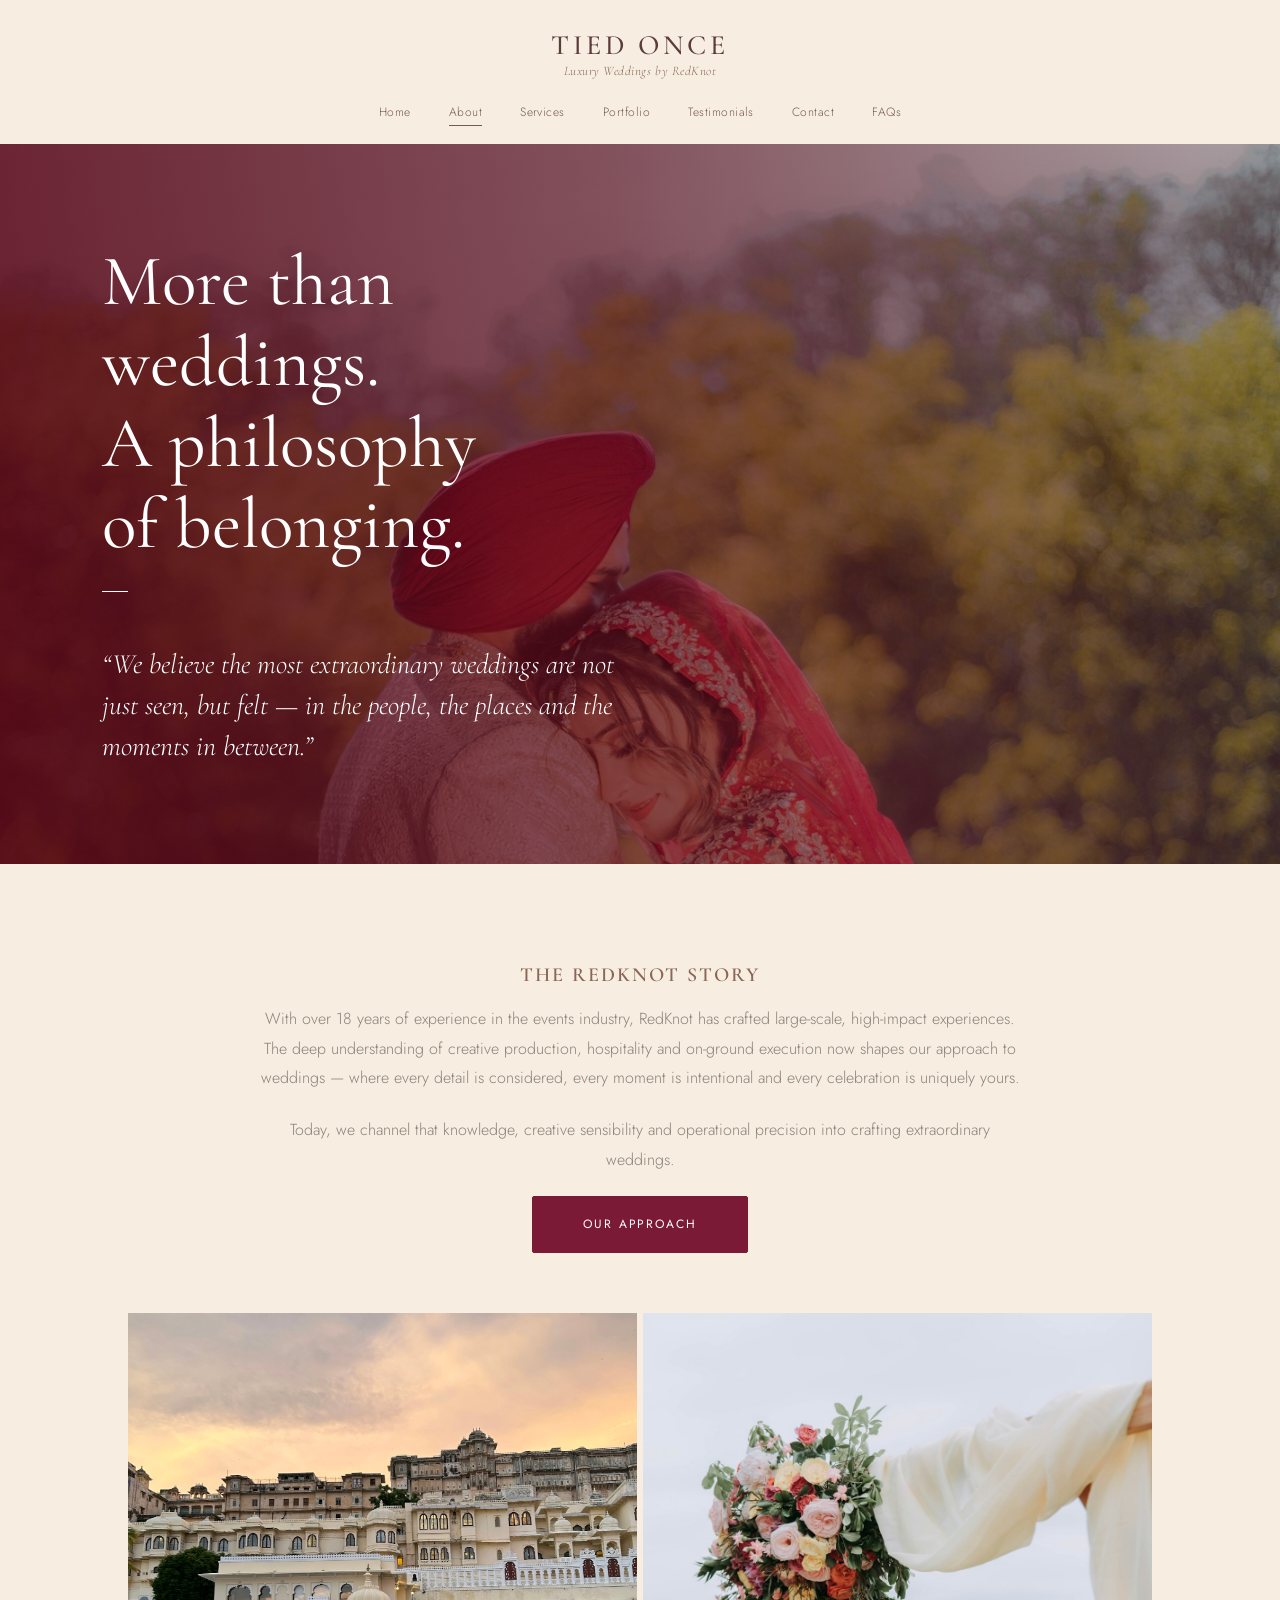
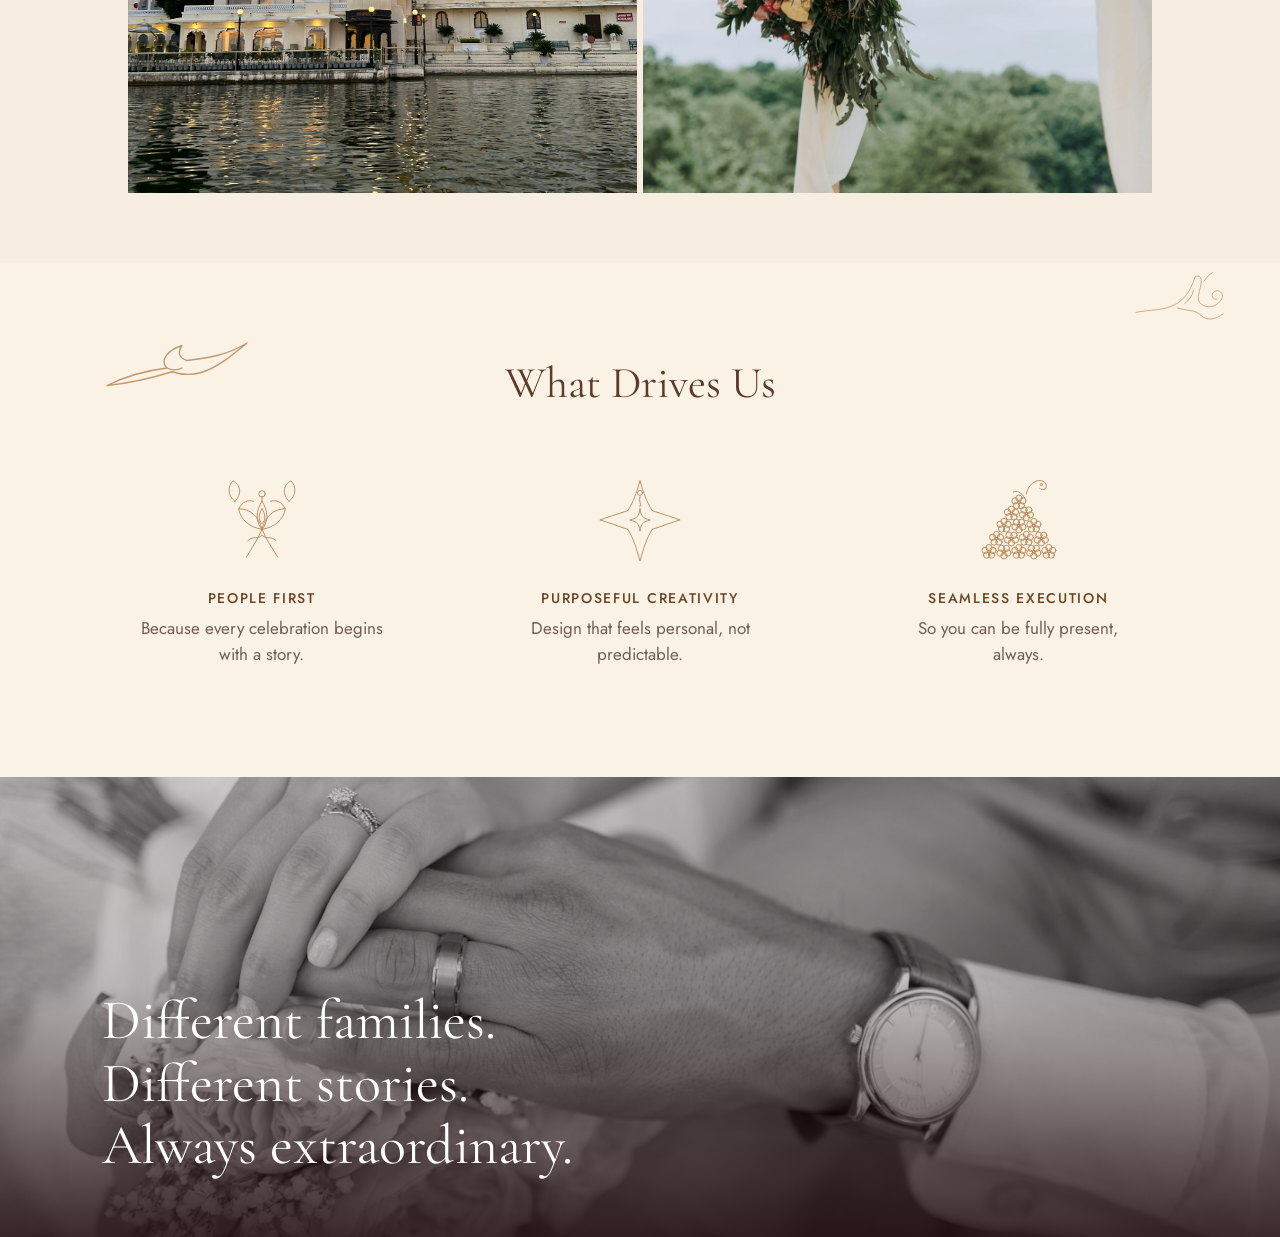
==== commit 892e47d1: "About: rebuild What Drives Us section to match design Co-Authored-By: Claude Sonnet 5.5 <noreply@ant" ====
--- a/site/about.html
+++ b/site/about.html
@@ -26,13 +26,12 @@
   <div class="story-imgs"><img class="reveal" src="assets/img/cityglow.jpg" alt=""><img class="reveal" src="assets/img/arch.jpg" alt=""></div>
 </section>
 <section class="drives">
-  <svg class="bird-s b1" viewBox="0 0 80 30" fill="none" stroke="#c9a46a" stroke-width="1"><path d="M2 20c12-12 26-12 36-2 6-8 20-12 40-8-14 2-22 8-28 16-8-6-20-8-32-2z"/></svg>
-  <svg class="bird-s b2" viewBox="0 0 80 30" fill="none" stroke="#c9a46a" stroke-width="1"><path d="M2 20c12-12 26-12 36-2 6-8 20-12 40-8-14 2-22 8-28 16-8-6-20-8-32-2z"/></svg>
+  <svg class="bird-s b1" viewBox="0 0 120 50" fill="none" stroke="currentColor" stroke-width="1.1" stroke-linecap="round" stroke-linejoin="round"><path d="M4 42C20 34 36 30 52 28C46 22 52 14 64 10C60 16 62 20 68 22C84 20 100 18 116 8C104 18 92 28 78 32C70 34 62 33 56 31C40 36 24 40 4 42Z"/><path d="M52 28C56 30 60 30 64 28"/></svg><svg class="bird-s b2" viewBox="0 0 130 80" fill="none" stroke="currentColor" stroke-width="1.1" stroke-linecap="round" stroke-linejoin="round"><path d="M4 56C24 52 40 54 56 46C68 40 78 28 84 8C90 4 94 10 92 18C90 30 84 40 94 46C104 52 116 46 120 38C124 30 116 24 110 28C104 32 108 40 114 38"/><path d="M60 50C72 54 84 52 92 60C100 68 112 66 122 58"/><path d="M96 14C100 8 104 4 108 2"/><path d="M70 44C76 40 80 34 82 26"/></svg>
   <h2 class="reveal">What Drives Us</h2>
   <div class="drive-list">
-    <div class="drive reveal"><svg viewBox="0 0 40 40" fill="none" stroke="currentColor" stroke-width="1"><path d="M8 32l14-14M12 8l20 20M28 8L10 28"/></svg><div><h4>PEOPLE FIRST</h4><p>Because every celebration begins with a story.</p></div></div>
-    <div class="drive reveal"><svg viewBox="0 0 40 40" fill="none" stroke="currentColor" stroke-width="1"><path d="M20 4l5 13 13 3-13 5-5 13-5-13-13-5 13-3z"/></svg><div><h4>PURPOSEFUL CREATIVITY</h4><p>Design that feels personal, never predictable.</p></div></div>
-    <div class="drive reveal"><svg viewBox="0 0 40 40" fill="none" stroke="currentColor" stroke-width="1"><path d="M20 6c4 6 10 8 10 16a10 10 0 01-20 0c0-8 6-10 10-16zM20 16v14"/></svg><div><h4>SEAMLESS EXECUTION</h4><p>So you can be fully present, always.</p></div></div>
+    <div class="drive reveal"><svg viewBox="0 0 90 100" fill="none" stroke="currentColor" stroke-width="1.1" stroke-linecap="round" stroke-linejoin="round"><path d="M45 30C38 40 38 52 45 60C52 52 52 40 45 30Z"/><path d="M45 38C41 44 41 50 45 54C49 50 49 44 45 38Z"/><path d="M45 60C32 58 22 50 20 38C32 38 42 46 45 60Z"/><path d="M45 60C58 58 68 50 70 38C58 38 48 46 45 60Z"/><path d="M16 30C8 24 8 14 14 8C22 12 24 22 16 30Z"/><path d="M74 30C82 24 82 14 76 8C68 12 66 22 74 30Z"/><path d="M45 60C40 72 34 80 28 90M45 60C50 72 56 80 62 90"/><path d="M30 72C36 66 40 72 45 66C50 72 54 66 60 72"/><circle cx="45" cy="22" r="3.4"/><path d="M45 30V25M20 38C24 30 30 28 36 30M70 38C66 30 60 28 54 30"/></svg><div><h4>PEOPLE FIRST</h4><p>Because every celebration begins with a story.</p></div></div>
+    <div class="drive reveal"><svg viewBox="0 0 90 100" fill="none" stroke="currentColor" stroke-width="1.1" stroke-linecap="round" stroke-linejoin="round"><path d="M45 8C49 22 52 30 58 40C70 44 80 47 88 50C78 53 70 56 58 60C52 70 49 80 45 94C41 80 38 70 32 60C20 56 12 53 2 50C10 47 20 44 32 40C38 30 41 22 45 8Z"/><path d="M45 38C46 46 48 48 56 50C48 52 46 54 45 62C44 54 42 52 34 50C42 48 44 46 45 38Z"/><circle cx="45" cy="21" r="2.6"/><path d="M45 25C43 29 47 33 45 36"/></svg><div><h4>PURPOSEFUL CREATIVITY</h4><p>Design that feels personal, not predictable.</p></div></div>
+    <div class="drive reveal"><svg viewBox="0 0 90 100" fill="none" stroke="currentColor" stroke-width="1" stroke-linecap="round" stroke-linejoin="round"><circle cx="14.0" cy="79.6" r="3.4"/><circle cx="18.2" cy="82.6" r="3.4"/><circle cx="16.6" cy="87.6" r="3.4"/><circle cx="11.4" cy="87.6" r="3.4"/><circle cx="9.8" cy="82.6" r="3.4"/><circle cx="14" cy="84" r="1.5"/><circle cx="32.6" cy="80.4" r="3.4"/><circle cx="34.2" cy="85.4" r="3.4"/><circle cx="30.0" cy="88.4" r="3.4"/><circle cx="25.8" cy="85.4" r="3.4"/><circle cx="27.4" cy="80.4" r="3.4"/><circle cx="30" cy="84" r="1.5"/><circle cx="46.0" cy="79.6" r="3.4"/><circle cx="50.2" cy="82.6" r="3.4"/><circle cx="48.6" cy="87.6" r="3.4"/><circle cx="43.4" cy="87.6" r="3.4"/><circle cx="41.8" cy="82.6" r="3.4"/><circle cx="46" cy="84" r="1.5"/><circle cx="64.6" cy="80.4" r="3.4"/><circle cx="66.2" cy="85.4" r="3.4"/><circle cx="62.0" cy="88.4" r="3.4"/><circle cx="57.8" cy="85.4" r="3.4"/><circle cx="59.4" cy="80.4" r="3.4"/><circle cx="62" cy="84" r="1.5"/><circle cx="78.0" cy="79.6" r="3.4"/><circle cx="82.2" cy="82.6" r="3.4"/><circle cx="80.6" cy="87.6" r="3.4"/><circle cx="75.4" cy="87.6" r="3.4"/><circle cx="73.8" cy="82.6" r="3.4"/><circle cx="78" cy="84" r="1.5"/><circle cx="22.0" cy="65.6" r="3.4"/><circle cx="26.2" cy="68.6" r="3.4"/><circle cx="24.6" cy="73.6" r="3.4"/><circle cx="19.4" cy="73.6" r="3.4"/><circle cx="17.8" cy="68.6" r="3.4"/><circle cx="22" cy="70" r="1.5"/><circle cx="40.6" cy="66.4" r="3.4"/><circle cx="42.2" cy="71.4" r="3.4"/><circle cx="38.0" cy="74.4" r="3.4"/><circle cx="33.8" cy="71.4" r="3.4"/><circle cx="35.4" cy="66.4" r="3.4"/><circle cx="38" cy="70" r="1.5"/><circle cx="54.0" cy="65.6" r="3.4"/><circle cx="58.2" cy="68.6" r="3.4"/><circle cx="56.6" cy="73.6" r="3.4"/><circle cx="51.4" cy="73.6" r="3.4"/><circle cx="49.8" cy="68.6" r="3.4"/><circle cx="54" cy="70" r="1.5"/><circle cx="72.6" cy="66.4" r="3.4"/><circle cx="74.2" cy="71.4" r="3.4"/><circle cx="70.0" cy="74.4" r="3.4"/><circle cx="65.8" cy="71.4" r="3.4"/><circle cx="67.4" cy="66.4" r="3.4"/><circle cx="70" cy="70" r="1.5"/><circle cx="30.0" cy="51.6" r="3.4"/><circle cx="34.2" cy="54.6" r="3.4"/><circle cx="32.6" cy="59.6" r="3.4"/><circle cx="27.4" cy="59.6" r="3.4"/><circle cx="25.8" cy="54.6" r="3.4"/><circle cx="30" cy="56" r="1.5"/><circle cx="48.6" cy="52.4" r="3.4"/><circle cx="50.2" cy="57.4" r="3.4"/><circle cx="46.0" cy="60.4" r="3.4"/><circle cx="41.8" cy="57.4" r="3.4"/><circle cx="43.4" cy="52.4" r="3.4"/><circle cx="46" cy="56" r="1.5"/><circle cx="62.0" cy="51.6" r="3.4"/><circle cx="66.2" cy="54.6" r="3.4"/><circle cx="64.6" cy="59.6" r="3.4"/><circle cx="59.4" cy="59.6" r="3.4"/><circle cx="57.8" cy="54.6" r="3.4"/><circle cx="62" cy="56" r="1.5"/><circle cx="38.0" cy="38.6" r="3.4"/><circle cx="42.2" cy="41.6" r="3.4"/><circle cx="40.6" cy="46.6" r="3.4"/><circle cx="35.4" cy="46.6" r="3.4"/><circle cx="33.8" cy="41.6" r="3.4"/><circle cx="38" cy="43" r="1.5"/><circle cx="56.6" cy="39.4" r="3.4"/><circle cx="58.2" cy="44.4" r="3.4"/><circle cx="54.0" cy="47.4" r="3.4"/><circle cx="49.8" cy="44.4" r="3.4"/><circle cx="51.4" cy="39.4" r="3.4"/><circle cx="54" cy="43" r="1.5"/><circle cx="46.0" cy="26.6" r="3.4"/><circle cx="50.2" cy="29.6" r="3.4"/><circle cx="48.6" cy="34.6" r="3.4"/><circle cx="43.4" cy="34.6" r="3.4"/><circle cx="41.8" cy="29.6" r="3.4"/><circle cx="46" cy="31" r="1.5"/><path d="M54 22C56 10 68 4 74 10C78 16 72 20 68 16"/><circle cx="70" cy="12" r="1.2"/><path d="M52 26C48 20 44 18 40 20"/></svg><div><h4>SEAMLESS EXECUTION</h4><p>So you can be fully present, always.</p></div></div>
   </div>
 </section>
 <section class="closer bw"><img class="bg" src="assets/img/hands.jpg" alt=""><div class="shade"></div>
--- a/site/css/style.css
+++ b/site/css/style.css
@@ -611,3 +611,31 @@
 .contact-end .sk-c1{width:110px;top:40px}
 .contact-end .sk-c2{width:150px;top:26px}
 .ce-img{height:42%}
+
+/* ===== about: What Drives Us (exact pass) ===== */
+.drives{background:#fbf2e6;padding:46px 8% 58px;text-align:center;position:relative;overflow:hidden}
+.drives h2{font-size:clamp(22px,6.4vw,28px);color:#5c3b2a;font-weight:400;margin:0 0 36px}
+.drive-list{max-width:310px;gap:36px;margin:0 auto}
+.drive{gap:26px;align-items:center;text-align:left}
+.drive svg{width:50px;height:56px;flex:none;color:#b68a5a}
+.drive h4{font-family:var(--sans);font-size:11px;letter-spacing:.12em;font-weight:500;color:#6b4426;line-height:1.4}
+.drive p{font-family:var(--sans);font-size:13px;line-height:1.5;color:#6f5f52;font-weight:400;margin-top:6px;max-width:190px}
+.drives .bird-s{color:#b68a5a;opacity:.85;position:absolute}
+.drives .bird-s.b1{left:5%;top:44px;width:74px;transform:none}
+.drives .bird-s.b2{right:-4px;top:6px;width:104px;transform:none}
+@media(min-width:900px){
+  .drives{padding:96px 8% 110px}
+  .drives h2{font-size:44px;margin-bottom:64px}
+  .drive-list{max-width:1100px;flex-direction:row;gap:60px;justify-content:center}
+  .drive{flex-direction:column;text-align:center;flex:1;gap:22px}
+  .drive svg{width:84px;height:94px}
+  .drive h4{font-size:14px}
+  .drive p{font-size:17px;max-width:240px;margin:8px auto 0}
+  .drives .bird-s.b1{width:150px;top:70px;left:8%}
+  .drives .bird-s.b2{width:210px;top:20px;right:2%}
+}
+
+.drive p{font-size:13.5px;max-width:172px;line-height:1.5}
+.drives .bird-s.b2{right:8px;width:96px;top:8px}
+.drive svg{stroke-width:1}
+@media(min-width:900px){.drive p{font-size:17px;max-width:250px}.drives .bird-s.b2{right:4%}}
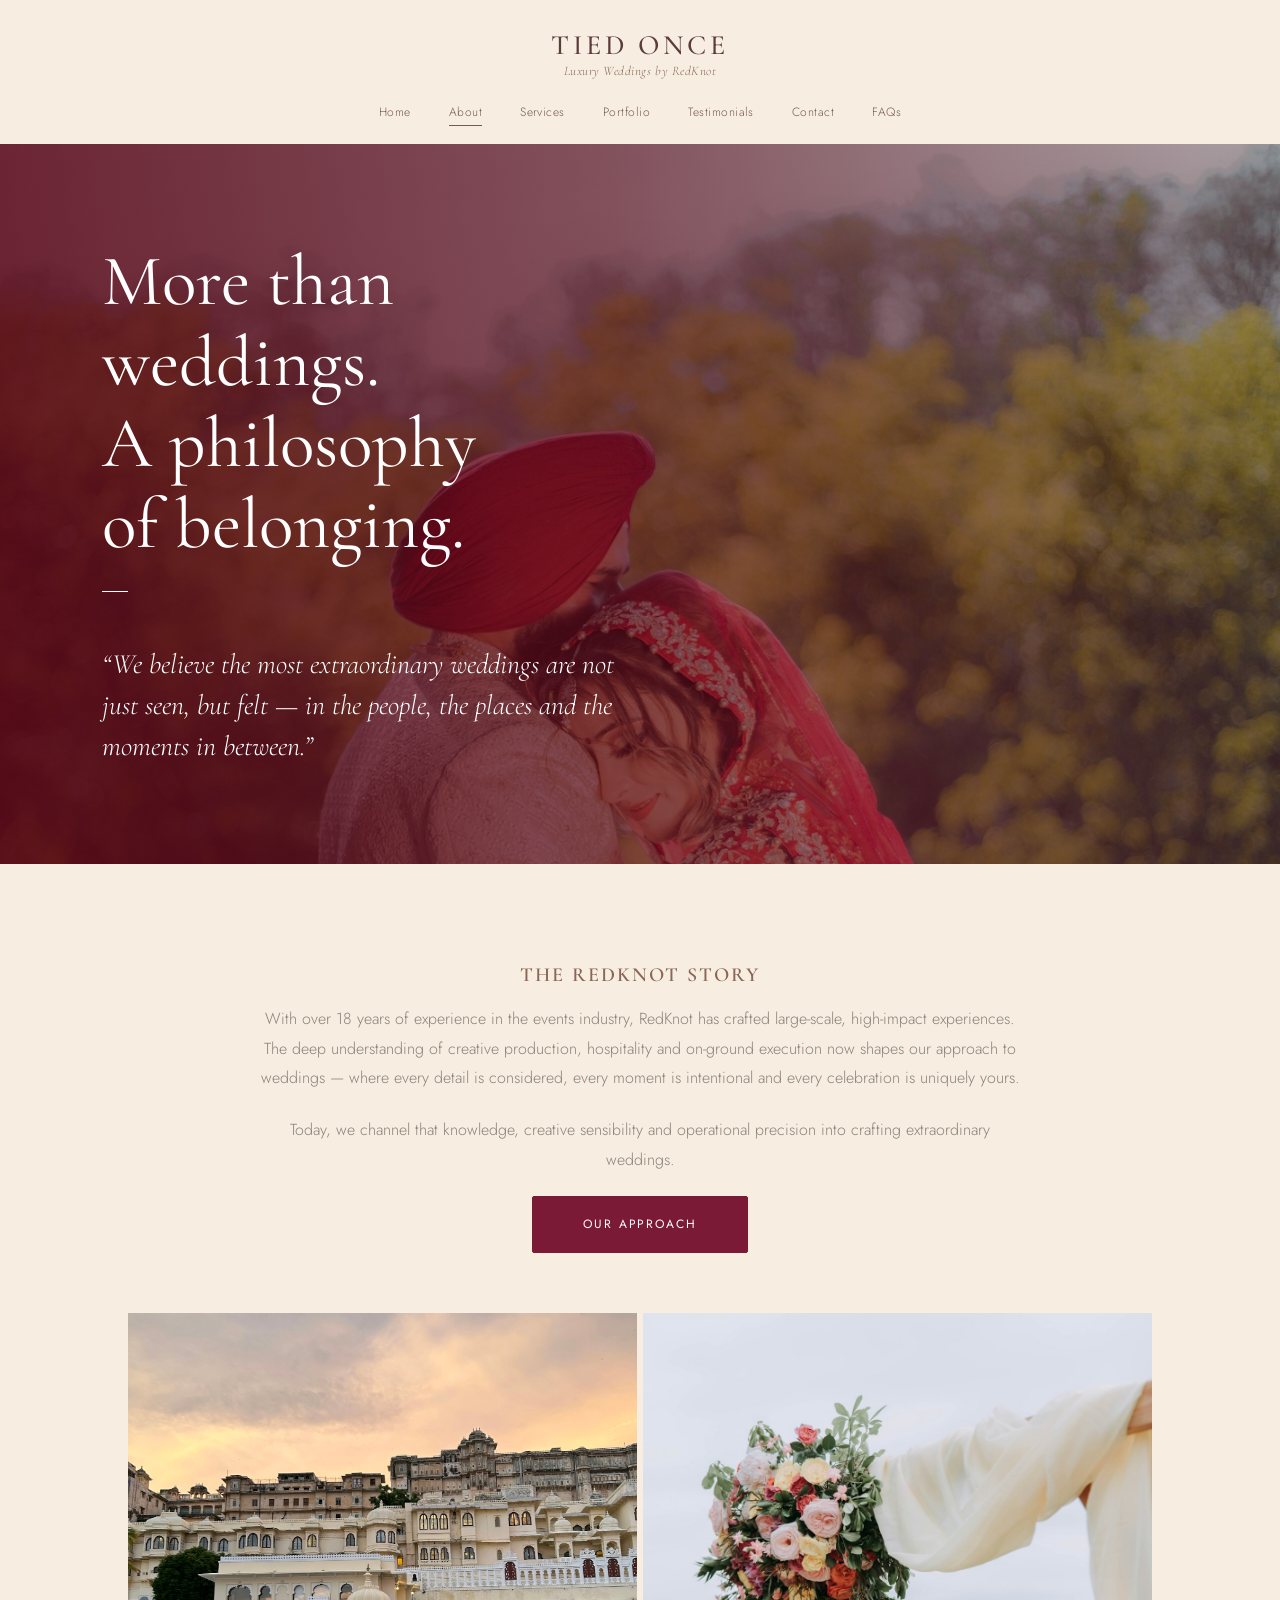
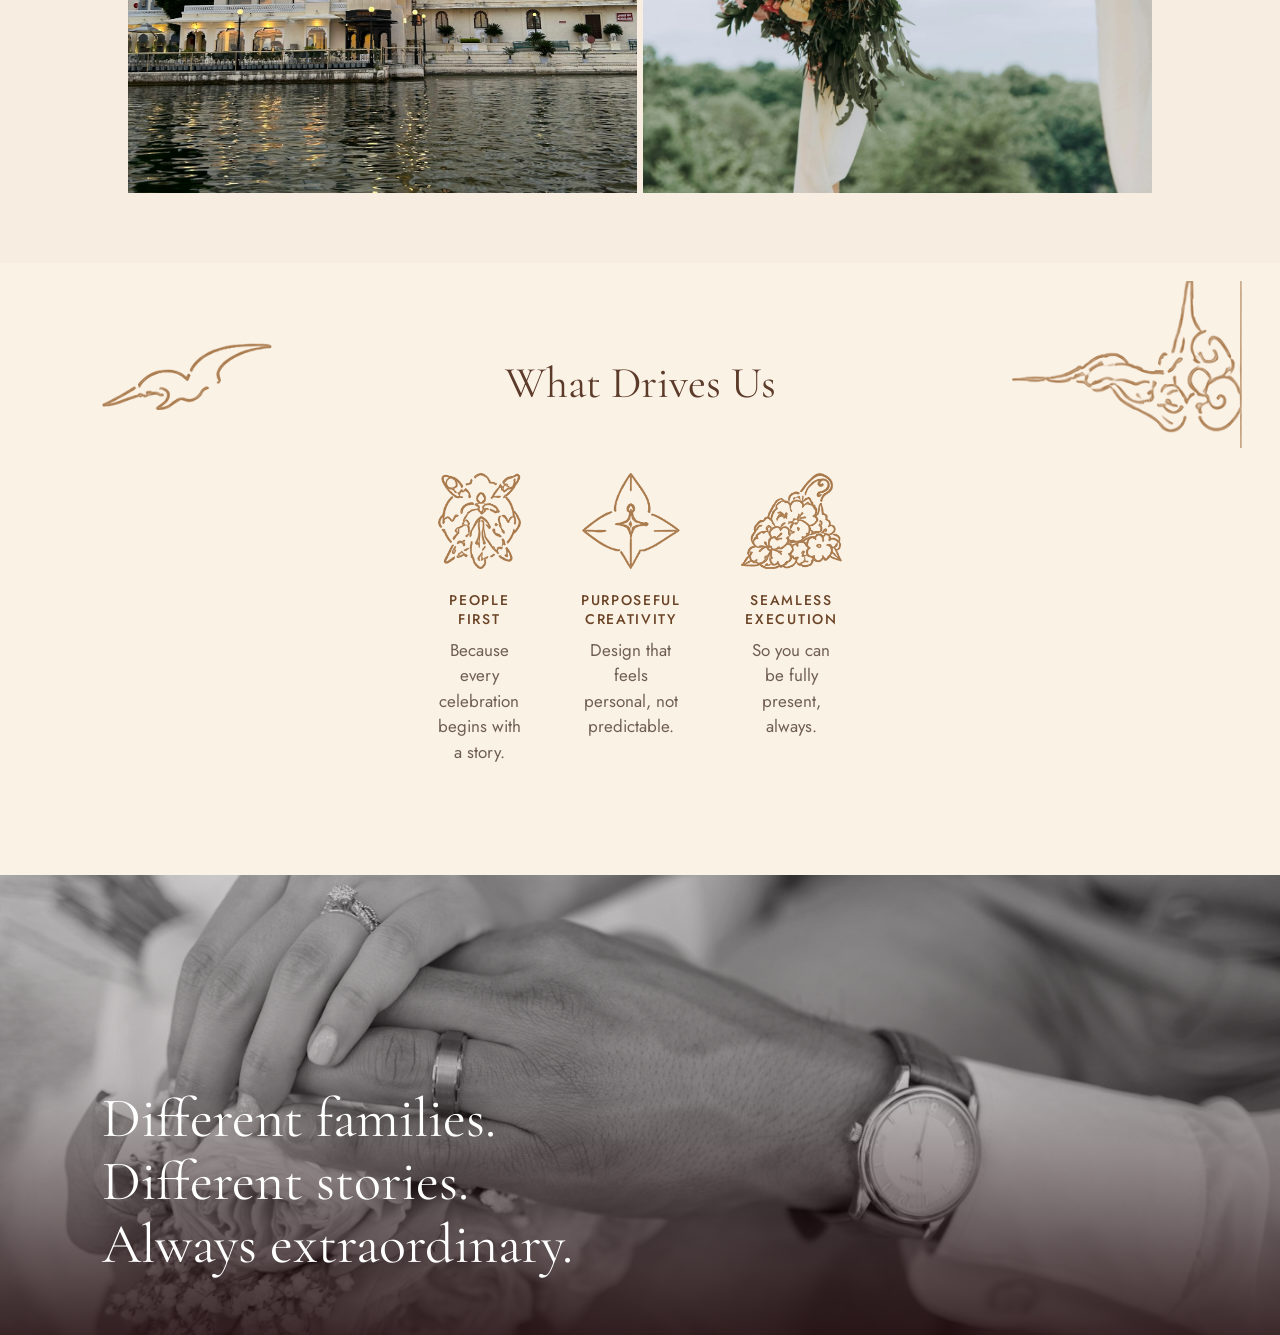
==== commit bc83eb64: "About: use exact design artwork for What Drives Us icons and decorations Co-Authored-By: Claude Sonn" ====
--- a/site/about.html
+++ b/site/about.html
@@ -26,12 +26,13 @@
   <div class="story-imgs"><img class="reveal" src="assets/img/cityglow.jpg" alt=""><img class="reveal" src="assets/img/arch.jpg" alt=""></div>
 </section>
 <section class="drives">
-  <svg class="bird-s b1" viewBox="0 0 120 50" fill="none" stroke="currentColor" stroke-width="1.1" stroke-linecap="round" stroke-linejoin="round"><path d="M4 42C20 34 36 30 52 28C46 22 52 14 64 10C60 16 62 20 68 22C84 20 100 18 116 8C104 18 92 28 78 32C70 34 62 33 56 31C40 36 24 40 4 42Z"/><path d="M52 28C56 30 60 30 64 28"/></svg><svg class="bird-s b2" viewBox="0 0 130 80" fill="none" stroke="currentColor" stroke-width="1.1" stroke-linecap="round" stroke-linejoin="round"><path d="M4 56C24 52 40 54 56 46C68 40 78 28 84 8C90 4 94 10 92 18C90 30 84 40 94 46C104 52 116 46 120 38C124 30 116 24 110 28C104 32 108 40 114 38"/><path d="M60 50C72 54 84 52 92 60C100 68 112 66 122 58"/><path d="M96 14C100 8 104 4 108 2"/><path d="M70 44C76 40 80 34 82 26"/></svg>
+  <img class="bird-s b1" src="assets/img/dr-bird.png" alt="">
+  <img class="bird-s b2" src="assets/img/dr-flourish.png" alt="">
   <h2 class="reveal">What Drives Us</h2>
   <div class="drive-list">
-    <div class="drive reveal"><svg viewBox="0 0 90 100" fill="none" stroke="currentColor" stroke-width="1.1" stroke-linecap="round" stroke-linejoin="round"><path d="M45 30C38 40 38 52 45 60C52 52 52 40 45 30Z"/><path d="M45 38C41 44 41 50 45 54C49 50 49 44 45 38Z"/><path d="M45 60C32 58 22 50 20 38C32 38 42 46 45 60Z"/><path d="M45 60C58 58 68 50 70 38C58 38 48 46 45 60Z"/><path d="M16 30C8 24 8 14 14 8C22 12 24 22 16 30Z"/><path d="M74 30C82 24 82 14 76 8C68 12 66 22 74 30Z"/><path d="M45 60C40 72 34 80 28 90M45 60C50 72 56 80 62 90"/><path d="M30 72C36 66 40 72 45 66C50 72 54 66 60 72"/><circle cx="45" cy="22" r="3.4"/><path d="M45 30V25M20 38C24 30 30 28 36 30M70 38C66 30 60 28 54 30"/></svg><div><h4>PEOPLE FIRST</h4><p>Because every celebration begins with a story.</p></div></div>
-    <div class="drive reveal"><svg viewBox="0 0 90 100" fill="none" stroke="currentColor" stroke-width="1.1" stroke-linecap="round" stroke-linejoin="round"><path d="M45 8C49 22 52 30 58 40C70 44 80 47 88 50C78 53 70 56 58 60C52 70 49 80 45 94C41 80 38 70 32 60C20 56 12 53 2 50C10 47 20 44 32 40C38 30 41 22 45 8Z"/><path d="M45 38C46 46 48 48 56 50C48 52 46 54 45 62C44 54 42 52 34 50C42 48 44 46 45 38Z"/><circle cx="45" cy="21" r="2.6"/><path d="M45 25C43 29 47 33 45 36"/></svg><div><h4>PURPOSEFUL CREATIVITY</h4><p>Design that feels personal, not predictable.</p></div></div>
-    <div class="drive reveal"><svg viewBox="0 0 90 100" fill="none" stroke="currentColor" stroke-width="1" stroke-linecap="round" stroke-linejoin="round"><circle cx="14.0" cy="79.6" r="3.4"/><circle cx="18.2" cy="82.6" r="3.4"/><circle cx="16.6" cy="87.6" r="3.4"/><circle cx="11.4" cy="87.6" r="3.4"/><circle cx="9.8" cy="82.6" r="3.4"/><circle cx="14" cy="84" r="1.5"/><circle cx="32.6" cy="80.4" r="3.4"/><circle cx="34.2" cy="85.4" r="3.4"/><circle cx="30.0" cy="88.4" r="3.4"/><circle cx="25.8" cy="85.4" r="3.4"/><circle cx="27.4" cy="80.4" r="3.4"/><circle cx="30" cy="84" r="1.5"/><circle cx="46.0" cy="79.6" r="3.4"/><circle cx="50.2" cy="82.6" r="3.4"/><circle cx="48.6" cy="87.6" r="3.4"/><circle cx="43.4" cy="87.6" r="3.4"/><circle cx="41.8" cy="82.6" r="3.4"/><circle cx="46" cy="84" r="1.5"/><circle cx="64.6" cy="80.4" r="3.4"/><circle cx="66.2" cy="85.4" r="3.4"/><circle cx="62.0" cy="88.4" r="3.4"/><circle cx="57.8" cy="85.4" r="3.4"/><circle cx="59.4" cy="80.4" r="3.4"/><circle cx="62" cy="84" r="1.5"/><circle cx="78.0" cy="79.6" r="3.4"/><circle cx="82.2" cy="82.6" r="3.4"/><circle cx="80.6" cy="87.6" r="3.4"/><circle cx="75.4" cy="87.6" r="3.4"/><circle cx="73.8" cy="82.6" r="3.4"/><circle cx="78" cy="84" r="1.5"/><circle cx="22.0" cy="65.6" r="3.4"/><circle cx="26.2" cy="68.6" r="3.4"/><circle cx="24.6" cy="73.6" r="3.4"/><circle cx="19.4" cy="73.6" r="3.4"/><circle cx="17.8" cy="68.6" r="3.4"/><circle cx="22" cy="70" r="1.5"/><circle cx="40.6" cy="66.4" r="3.4"/><circle cx="42.2" cy="71.4" r="3.4"/><circle cx="38.0" cy="74.4" r="3.4"/><circle cx="33.8" cy="71.4" r="3.4"/><circle cx="35.4" cy="66.4" r="3.4"/><circle cx="38" cy="70" r="1.5"/><circle cx="54.0" cy="65.6" r="3.4"/><circle cx="58.2" cy="68.6" r="3.4"/><circle cx="56.6" cy="73.6" r="3.4"/><circle cx="51.4" cy="73.6" r="3.4"/><circle cx="49.8" cy="68.6" r="3.4"/><circle cx="54" cy="70" r="1.5"/><circle cx="72.6" cy="66.4" r="3.4"/><circle cx="74.2" cy="71.4" r="3.4"/><circle cx="70.0" cy="74.4" r="3.4"/><circle cx="65.8" cy="71.4" r="3.4"/><circle cx="67.4" cy="66.4" r="3.4"/><circle cx="70" cy="70" r="1.5"/><circle cx="30.0" cy="51.6" r="3.4"/><circle cx="34.2" cy="54.6" r="3.4"/><circle cx="32.6" cy="59.6" r="3.4"/><circle cx="27.4" cy="59.6" r="3.4"/><circle cx="25.8" cy="54.6" r="3.4"/><circle cx="30" cy="56" r="1.5"/><circle cx="48.6" cy="52.4" r="3.4"/><circle cx="50.2" cy="57.4" r="3.4"/><circle cx="46.0" cy="60.4" r="3.4"/><circle cx="41.8" cy="57.4" r="3.4"/><circle cx="43.4" cy="52.4" r="3.4"/><circle cx="46" cy="56" r="1.5"/><circle cx="62.0" cy="51.6" r="3.4"/><circle cx="66.2" cy="54.6" r="3.4"/><circle cx="64.6" cy="59.6" r="3.4"/><circle cx="59.4" cy="59.6" r="3.4"/><circle cx="57.8" cy="54.6" r="3.4"/><circle cx="62" cy="56" r="1.5"/><circle cx="38.0" cy="38.6" r="3.4"/><circle cx="42.2" cy="41.6" r="3.4"/><circle cx="40.6" cy="46.6" r="3.4"/><circle cx="35.4" cy="46.6" r="3.4"/><circle cx="33.8" cy="41.6" r="3.4"/><circle cx="38" cy="43" r="1.5"/><circle cx="56.6" cy="39.4" r="3.4"/><circle cx="58.2" cy="44.4" r="3.4"/><circle cx="54.0" cy="47.4" r="3.4"/><circle cx="49.8" cy="44.4" r="3.4"/><circle cx="51.4" cy="39.4" r="3.4"/><circle cx="54" cy="43" r="1.5"/><circle cx="46.0" cy="26.6" r="3.4"/><circle cx="50.2" cy="29.6" r="3.4"/><circle cx="48.6" cy="34.6" r="3.4"/><circle cx="43.4" cy="34.6" r="3.4"/><circle cx="41.8" cy="29.6" r="3.4"/><circle cx="46" cy="31" r="1.5"/><path d="M54 22C56 10 68 4 74 10C78 16 72 20 68 16"/><circle cx="70" cy="12" r="1.2"/><path d="M52 26C48 20 44 18 40 20"/></svg><div><h4>SEAMLESS EXECUTION</h4><p>So you can be fully present, always.</p></div></div>
+    <div class="drive reveal"><img src="assets/img/dr-people.png" alt=""><div><h4>PEOPLE FIRST</h4><p>Because every celebration begins with a story.</p></div></div>
+    <div class="drive reveal"><img src="assets/img/dr-star.png" alt=""><div><h4>PURPOSEFUL CREATIVITY</h4><p>Design that feels personal, not predictable.</p></div></div>
+    <div class="drive reveal"><img src="assets/img/dr-flowers.png" alt=""><div><h4>SEAMLESS EXECUTION</h4><p>So you can be fully present, always.</p></div></div>
   </div>
 </section>
 <section class="closer bw"><img class="bg" src="assets/img/hands.jpg" alt=""><div class="shade"></div>
--- a/site/css/style.css
+++ b/site/css/style.css
@@ -639,3 +639,25 @@
 .drives .bird-s.b2{right:8px;width:96px;top:8px}
 .drive svg{stroke-width:1}
 @media(min-width:900px){.drive p{font-size:17px;max-width:250px}.drives .bird-s.b2{right:4%}}
+
+/* about drives: real artwork */
+.drive img{width:52px;height:auto;flex:none;object-fit:contain}
+.drive:nth-child(1) img{width:50px}
+.drive:nth-child(2) img{width:56px}
+.drive:nth-child(3) img{width:62px}
+.drives img.bird-s{position:absolute;height:auto;opacity:1;max-width:none}
+.drives img.bird-s.b1{left:6%;top:56px;width:80px}
+.drives img.bird-s.b2{right:0;top:4px;width:98px}
+.drive h4{color:#6b4426}
+@media(min-width:900px){
+  .drive img{width:96px!important;margin:0 auto}
+  .drives img.bird-s.b1{width:170px;top:80px;left:8%}
+  .drives img.bird-s.b2{width:230px;top:18px;right:3%}
+}
+.drive img{width:auto;max-width:none}
+.drive:nth-child(1) img{height:60px}.drive:nth-child(2) img{height:56px}.drive:nth-child(3) img{height:60px}
+.drive{display:flex}.drive>img{flex:0 0 auto}
+.drive-list{max-width:300px}
+.drive>div{flex:1}
+@media(max-width:899px){.drive{display:grid;grid-template-columns:70px 1fr;gap:22px}.drive>img{justify-self:center}}
+@media(min-width:900px){.drive img{height:96px!important;width:auto!important}}
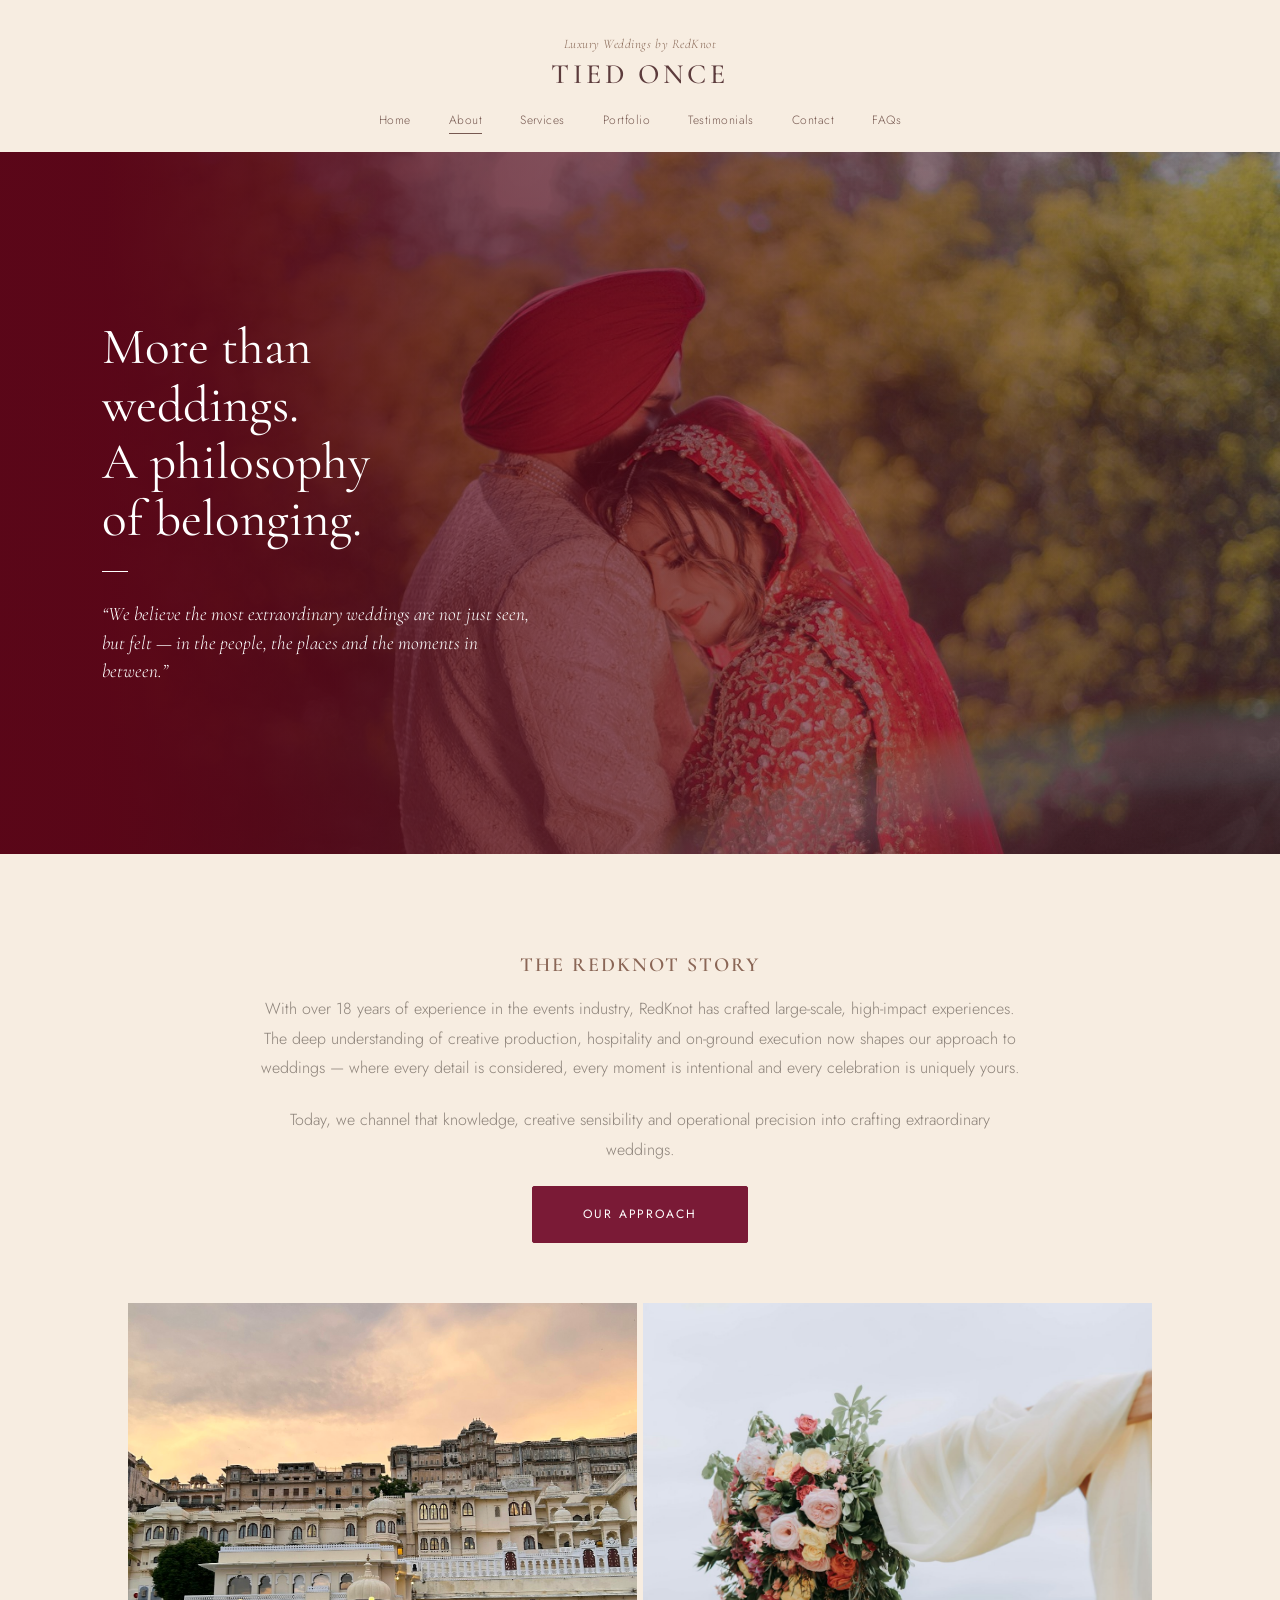
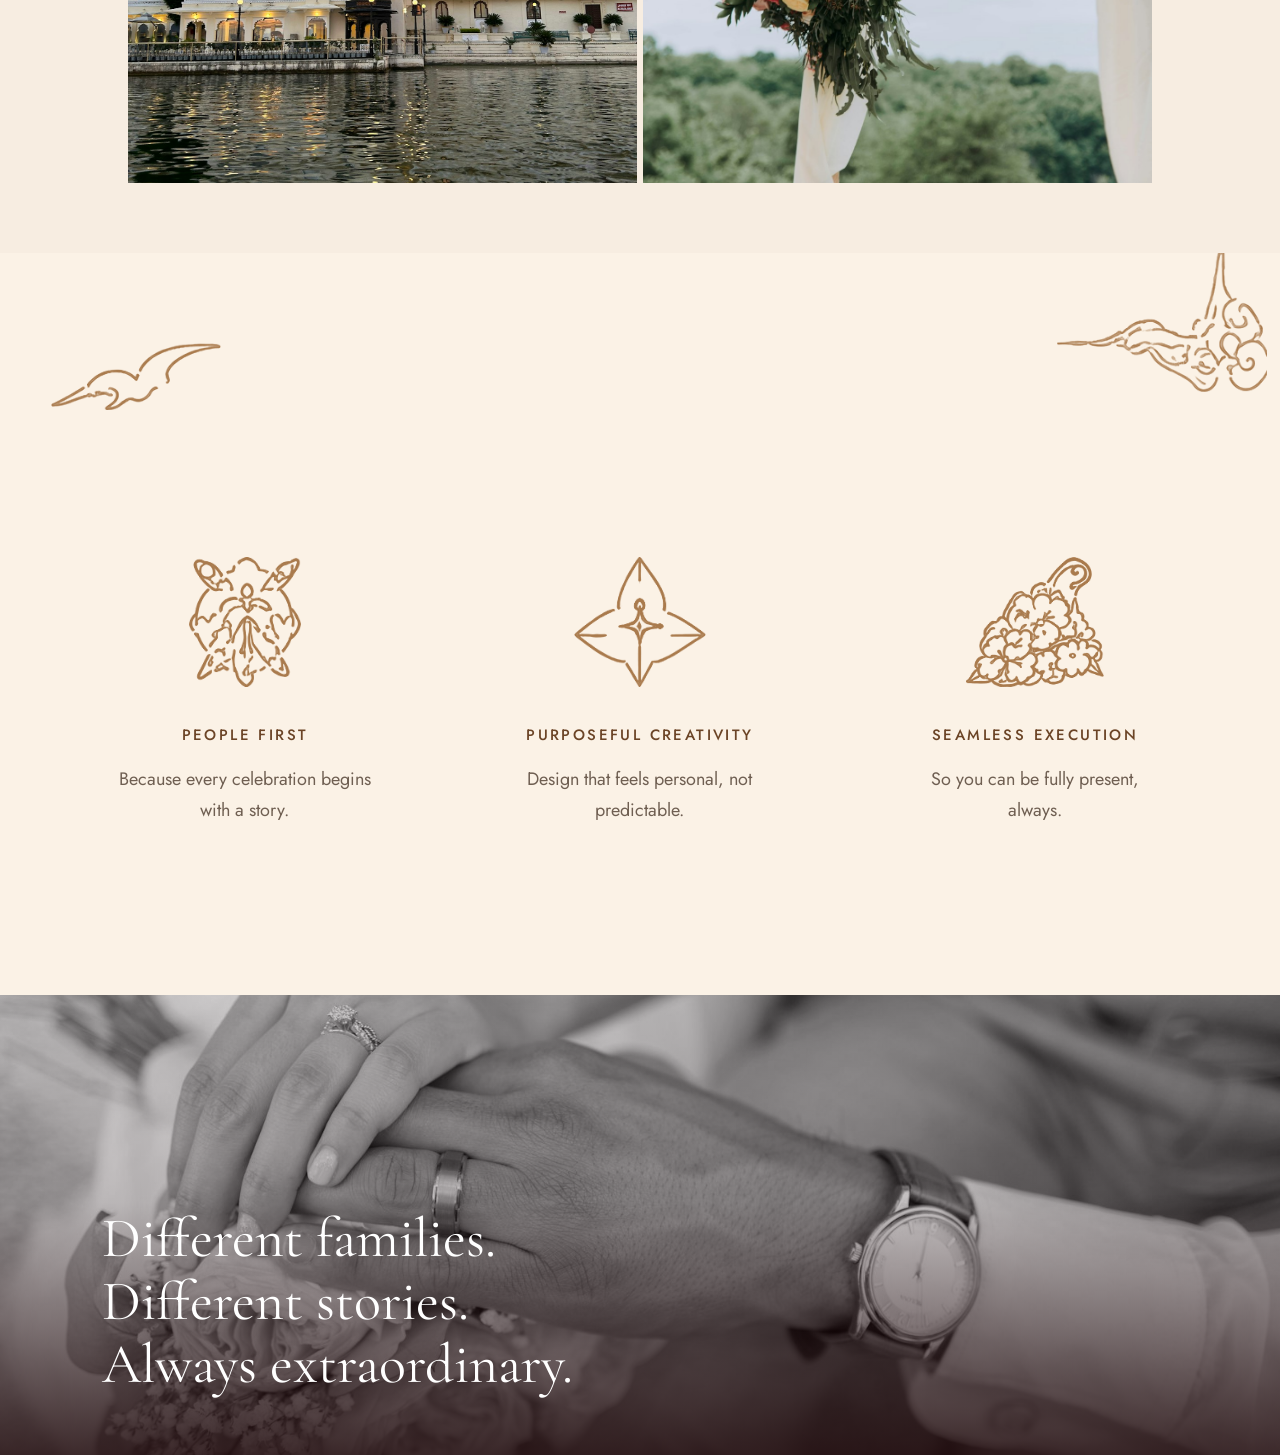
==== commit 8a8c6ff8: "Header logo: tagline above, TIED ONCE below Co-Authored-By: Claude Sonnet 5.5 <noreply@anthropic.com" ====
--- a/site/about.html
+++ b/site/about.html
@@ -11,7 +11,7 @@
 </head>
 <body class="page-about">
 <header class="site-header">
-  <a class="logo" href="index.html"><span class="logo-t">TIED ONCE</span><span class="logo-s">Luxury Weddings by RedKnot</span></a>
+  <a class="logo" href="index.html"><span class="logo-s">Luxury Weddings by RedKnot</span><span class="logo-t">TIED ONCE</span></a>
   <nav class="nav"><a href="index.html">Home</a><a href="about.html" class="active">About</a><a href="services.html">Services</a><a href="portfolio.html">Portfolio</a><a href="testimonials.html">Testimonials</a><a href="contact.html">Contact</a><a href="faqs.html">FAQs</a></nav>
 </header>
 <main>
--- a/site/css/style.css
+++ b/site/css/style.css
@@ -661,3 +661,155 @@
 .drive>div{flex:1}
 @media(max-width:899px){.drive{display:grid;grid-template-columns:70px 1fr;gap:22px}.drive>img{justify-self:center}}
 @media(min-width:900px){.drive img{height:96px!important;width:auto!important}}
+
+/* about drives: desktop spacing (mobile untouched) */
+@media(min-width:900px){
+  .drives{padding:110px 8% 130px}
+  .drives h2{font-size:46px;margin-bottom:84px}
+  .drive-list{display:grid;grid-template-columns:repeat(3,1fr);max-width:1180px;gap:0 90px;margin:0 auto;align-items:start}
+  .drive{display:flex;flex-direction:column;align-items:center;text-align:center;gap:30px;padding:0 10px}
+  .drive>img{height:110px!important;width:auto!important;margin:0}
+  .drive h4{font-size:15px;letter-spacing:.16em;margin:0 0 14px}
+  .drive p{font-size:18px;line-height:1.6;max-width:270px;margin:0 auto}
+  .drives img.bird-s.b1{width:190px;top:110px;left:7%}
+  .drives img.bird-s.b2{width:250px;top:24px;right:3%}
+}
+
+/* drives desktop: more air (mobile untouched) */
+@media(min-width:900px){
+  .drives{padding:140px 8% 170px}
+  .drives h2{font-size:48px;margin-bottom:110px}
+  .drive-list{max-width:1200px;gap:0 110px}
+  .drive{gap:38px}
+  .drive>img{height:130px!important}
+  .drive h4{font-size:15px;margin:0 0 18px}
+  .drive p{font-size:18px;line-height:1.7;max-width:280px}
+  .drives img.bird-s.b1{width:170px;top:90px;left:4%}
+  .drives img.bird-s.b2{width:210px;top:0;right:1%}
+}
+
+/* home hero: supplied photos */
+.hero-home picture{position:absolute;inset:0;display:block}
+.hero-home picture .bg{width:100%;height:100%;object-fit:cover;object-position:50% 40%}
+.home-shade{background:linear-gradient(180deg,rgba(30,8,6,.45) 0%,rgba(30,8,6,0) 18%,rgba(30,8,6,0) 52%,rgba(40,10,10,.55) 70%,rgba(40,10,12,.9) 100%)}
+.hero-home .hero-in{padding-bottom:64px}
+@media(min-width:900px){
+  .hero-home picture .bg{object-position:50% 45%}
+  .home-shade{background:linear-gradient(180deg,rgba(30,8,6,.5) 0%,rgba(30,8,6,0) 20%,rgba(30,8,6,0) 45%,rgba(40,10,10,.6) 72%,rgba(40,10,12,.92) 100%)}
+  .hero-home .hero-in{padding-bottom:90px}
+}
+
+/* hero legibility */
+.hero-home{height:max(700px,214vw)}
+.hero-home picture .bg{object-position:50% 0%}
+@media(min-width:900px){
+  .hero-home{height:max(720px,100vh)}
+  .hero-home picture .bg{object-position:50% 45%}
+  .home-shade{background:linear-gradient(90deg,rgba(35,8,10,.72) 0%,rgba(35,8,10,.4) 34%,rgba(35,8,10,0) 58%),linear-gradient(180deg,rgba(30,8,6,.45) 0%,rgba(30,8,6,0) 18%,rgba(30,8,6,0) 50%,rgba(40,10,12,.85) 100%)}
+}
+.hero-about .bg{object-position:12% 30%}
+@media(min-width:900px){.hero-about .bg{object-position:50% 25%}}
+@media(max-width:899px){.hero-about .bg{object-position:0% 30%}}
+
+/* about hero: move couple to the right */
+.hero-about{background:#5a0c1e}
+@media(max-width:899px){.hero-about .bg{inset:0 auto 0 15%;width:100%;object-position:50% 30%}}
+@media(min-width:900px){.hero-about .bg{inset:0 auto 0 8%;width:92%;object-position:50% 62%}}
+.hero-about .bg{-webkit-mask-image:linear-gradient(90deg,transparent 0,#000 30%);mask-image:linear-gradient(90deg,transparent 0,#000 30%)}
+.hero-about{background:linear-gradient(90deg,#5a0c1e,#4b000b)}
+
+/* about hero desktop: show heads, tighter type */
+@media(min-width:900px){
+  .hero-about{height:max(600px,74vh)}
+  .hero-about .bg{object-position:50% 6%}
+  .hero-about h1{font-size:clamp(44px,4vw,60px);line-height:1.12}
+  .hero-about .rule{margin:22px 0 28px}
+  .hero-about blockquote{font-size:clamp(17px,1.5vw,22px);max-width:430px;line-height:1.5}
+}
+@media(min-width:900px){.hero-about{height:max(640px,78vh)}.hero-about .bg{object-position:50% 45%}}
+
+/* services hero: supplied photos, dark text on bright sky */
+.hero-services picture{position:absolute;inset:0;display:block}
+.hero-services picture .bg{width:100%;height:100%;object-fit:cover;object-position:50% 0%}
+.hero-services .shade.light{background:linear-gradient(180deg,rgba(255,248,238,.55) 0%,rgba(255,248,238,.25) 40%,rgba(255,248,238,0) 65%)}
+.hero-services h1{color:#4a2b24}
+.hero-services p{color:#4f3b33;font-weight:400}
+.hero-services .hero-in{padding-top:140px}
+.site-header.dark.on-hero .nav a,.site-header.dark.on-hero .logo-s{color:#4a342c}
+@media(min-width:900px){
+  .hero-services{height:max(660px,88vh)}
+  .hero-services picture .bg{object-position:50% 40%}
+  .hero-services .shade.light{background:linear-gradient(90deg,rgba(255,248,238,.6) 0%,rgba(255,248,238,.3) 35%,rgba(255,248,238,0) 60%)}
+  .hero-services .hero-in{padding-top:200px}
+  .hero-services h1{font-size:clamp(46px,4.6vw,70px)}
+  .hero-services p{font-size:17px;max-width:470px;line-height:1.7}
+}
+@media(min-width:900px){
+  .hero-services{height:max(700px,92vh)}
+  .hero-services picture .bg{object-position:50% 10%}
+  .hero-services .hero-in{padding-top:170px}
+  .hero-services h1{font-size:clamp(42px,4vw,60px)}
+  .hero-services p{font-size:16px;max-width:430px;margin-top:18px}
+  .hero-services .shade.light{background:linear-gradient(180deg,rgba(255,248,238,.7) 0%,rgba(255,248,238,.35) 22%,rgba(255,248,238,0) 40%),linear-gradient(90deg,rgba(255,248,238,.55) 0%,rgba(255,248,238,.2) 40%,rgba(255,248,238,0) 60%)}
+}
+@media(min-width:900px){.hero-services .hero-in{padding-top:150px}.hero-services h1{font-size:clamp(40px,3.6vw,54px)}.hero-services p{max-width:400px;margin-top:14px}}
+
+/* services hero v3 */
+@media(max-width:899px){
+  .hero-services{height:max(560px,150vw)}
+  .hero-services .hero-in{padding-top:118px}
+  .hero-services h1{font-size:clamp(28px,8vw,38px)}
+  .hero-services p{font-size:12px;line-height:1.65;margin-top:12px;max-width:290px}
+  .hero-services picture .bg{object-position:50% 100%}
+  .hero-services .shade.light{background:linear-gradient(180deg,rgba(255,248,238,.55) 0%,rgba(255,248,238,.3) 45%,rgba(255,248,238,0) 62%)}
+}
+@media(min-width:900px){
+  .hero-services .shade.light{background:linear-gradient(180deg,rgba(255,248,238,.4) 0%,rgba(255,248,238,.12) 22%,rgba(255,248,238,0) 38%),linear-gradient(90deg,rgba(255,248,238,.3) 0%,rgba(255,248,238,.1) 30%,rgba(255,248,238,0) 45%)}
+  .hero-services h1,.hero-services p{text-shadow:0 0 18px rgba(255,248,238,.9),0 0 6px rgba(255,248,238,.7)}
+}
+
+/* services rows v3: flexible, never clipped */
+.svc{height:auto!important;min-height:0!important;overflow:visible!important;align-items:stretch}
+.svc-t{align-self:center;padding:28px 5% 28px 7%}
+.svc.flip .svc-t{padding:28px 5% 28px 7%}
+.svc-i,.paper{height:auto!important;min-height:0!important;aspect-ratio:1/1;overflow:hidden}
+.svc-i img{width:100%;height:100%!important;min-height:0!important;object-fit:cover;object-position:50% 50%}
+@media(min-width:900px){
+  .svc{min-height:0!important}
+  .svc-t{padding:48px 6% 48px max(60px,8vw)}
+  .svc.flip .svc-t{padding:48px max(60px,8vw) 48px 6%}
+  .svc-i,.paper{aspect-ratio:4/3}
+}
+
+/* contact closing: keep text above the photo on mobile */
+@media(max-width:899px){
+  .contact-end{height:max(520px,135vw)}
+  .contact-end h2{top:24%}
+  .contact-end>.rule{top:calc(24% + 112px)}
+  .ce-img{height:38%}
+}
+/* home hero desktop type: closer to design */
+@media(min-width:900px){
+  .hero-home h1{font-size:clamp(46px,4.5vw,70px);line-height:1.12}
+  .hero-home .kicker{font-size:14px!important;letter-spacing:.22em;margin-top:22px!important}
+  .hero-home .btns{max-width:480px;margin-top:26px}
+  .hero-home .btn{font-size:11px;padding:17px 0}
+  .hero-home .hero-in{padding-bottom:80px}
+}
+
+/* contact closing mobile: between sketches and photo */
+@media(max-width:899px){
+  .contact-end h2{top:33%}
+  .contact-end>.rule{top:calc(33% + 112px)}
+  .contact-end .sk-c1{width:92px;top:34px}
+  .contact-end .sk-c2{width:120px;top:22px}
+}
+/* portfolio chapters: new photos framing */
+.chapter:nth-child(2) img{object-position:50% 38%}
+.chapter:nth-child(5) img{object-position:50% 62%}
+.chapter:nth-child(2) .shade,.chapter:nth-child(5) .shade{background:linear-gradient(90deg,rgba(15,5,5,.5) 0%,rgba(15,5,5,.1) 55%,rgba(15,5,5,0) 100%)}
+/* pillars: real gold icons */
+.pillars img{width:46px;height:46px;object-fit:contain;display:block}
+@media(min-width:900px){.pillars img{width:84px;height:84px}}
+/* logo: tagline above, TIED ONCE below */
+.logo-s{margin-bottom:4px}
